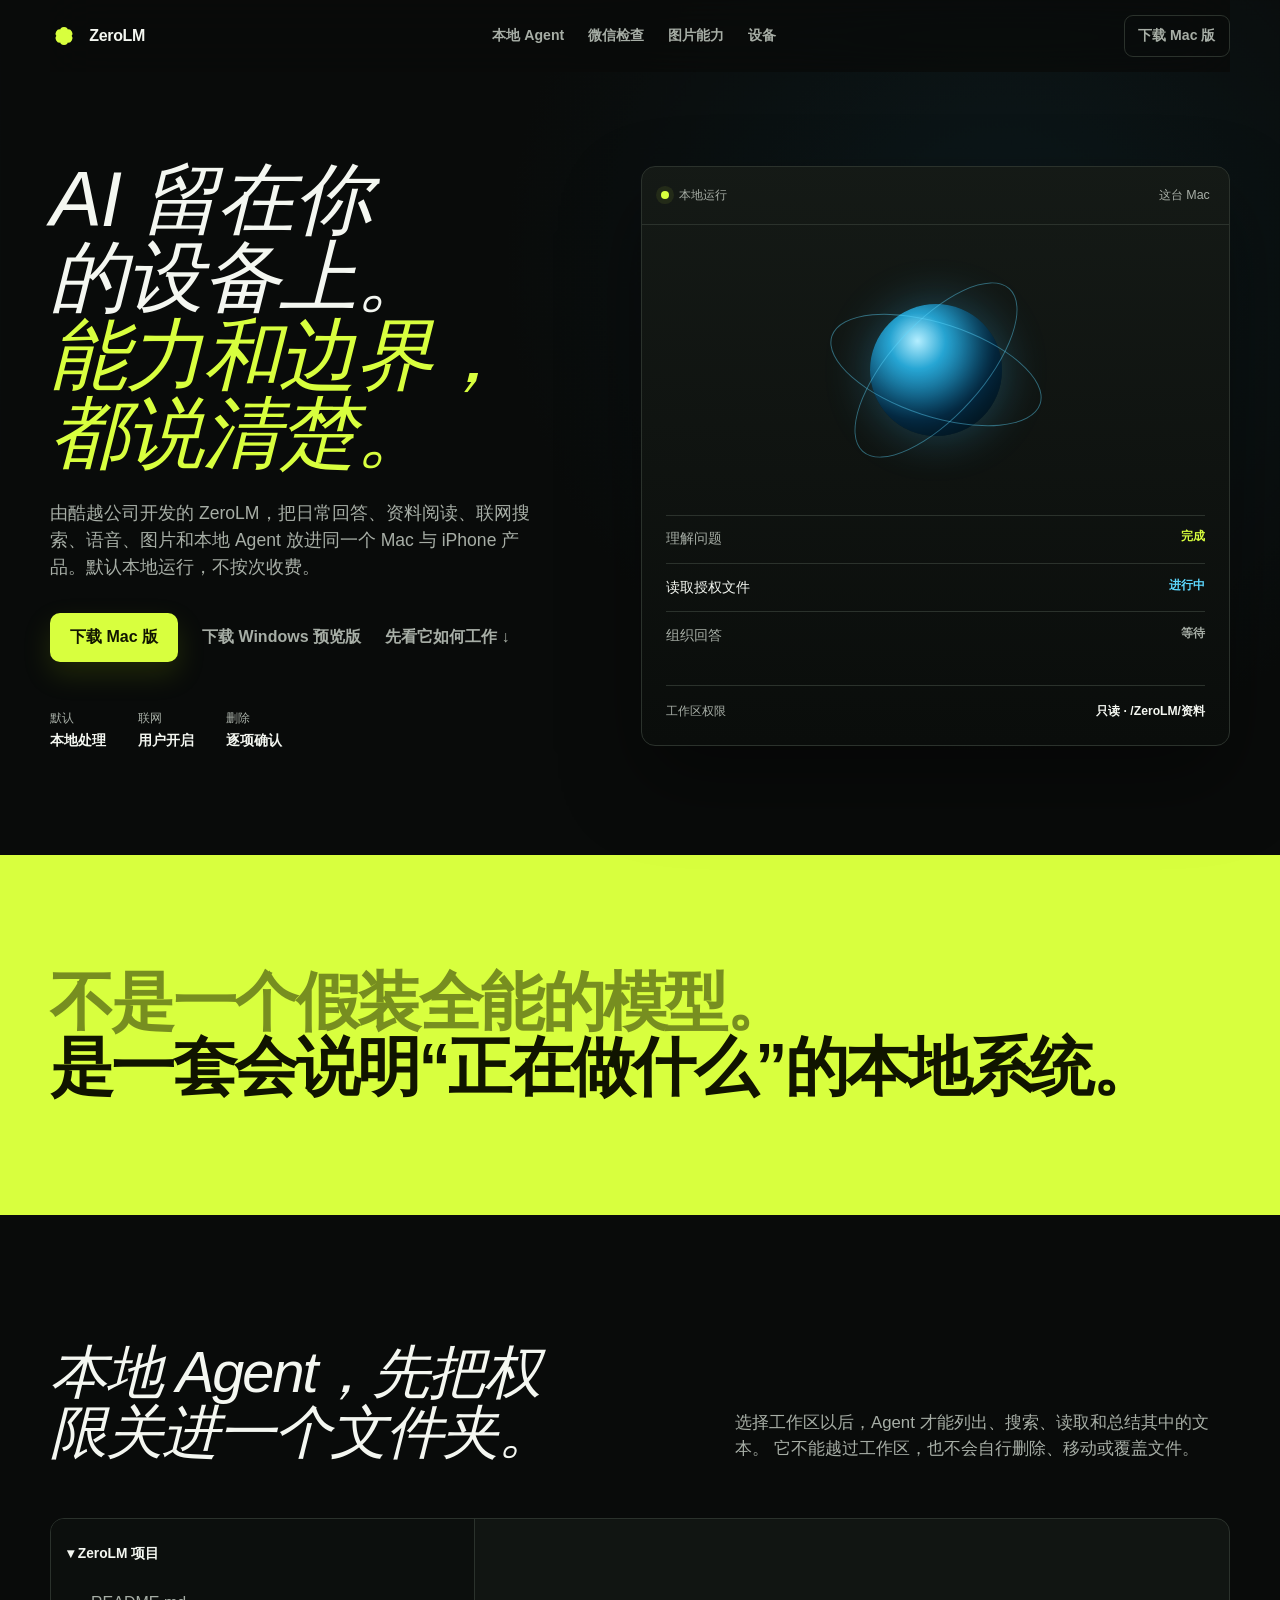
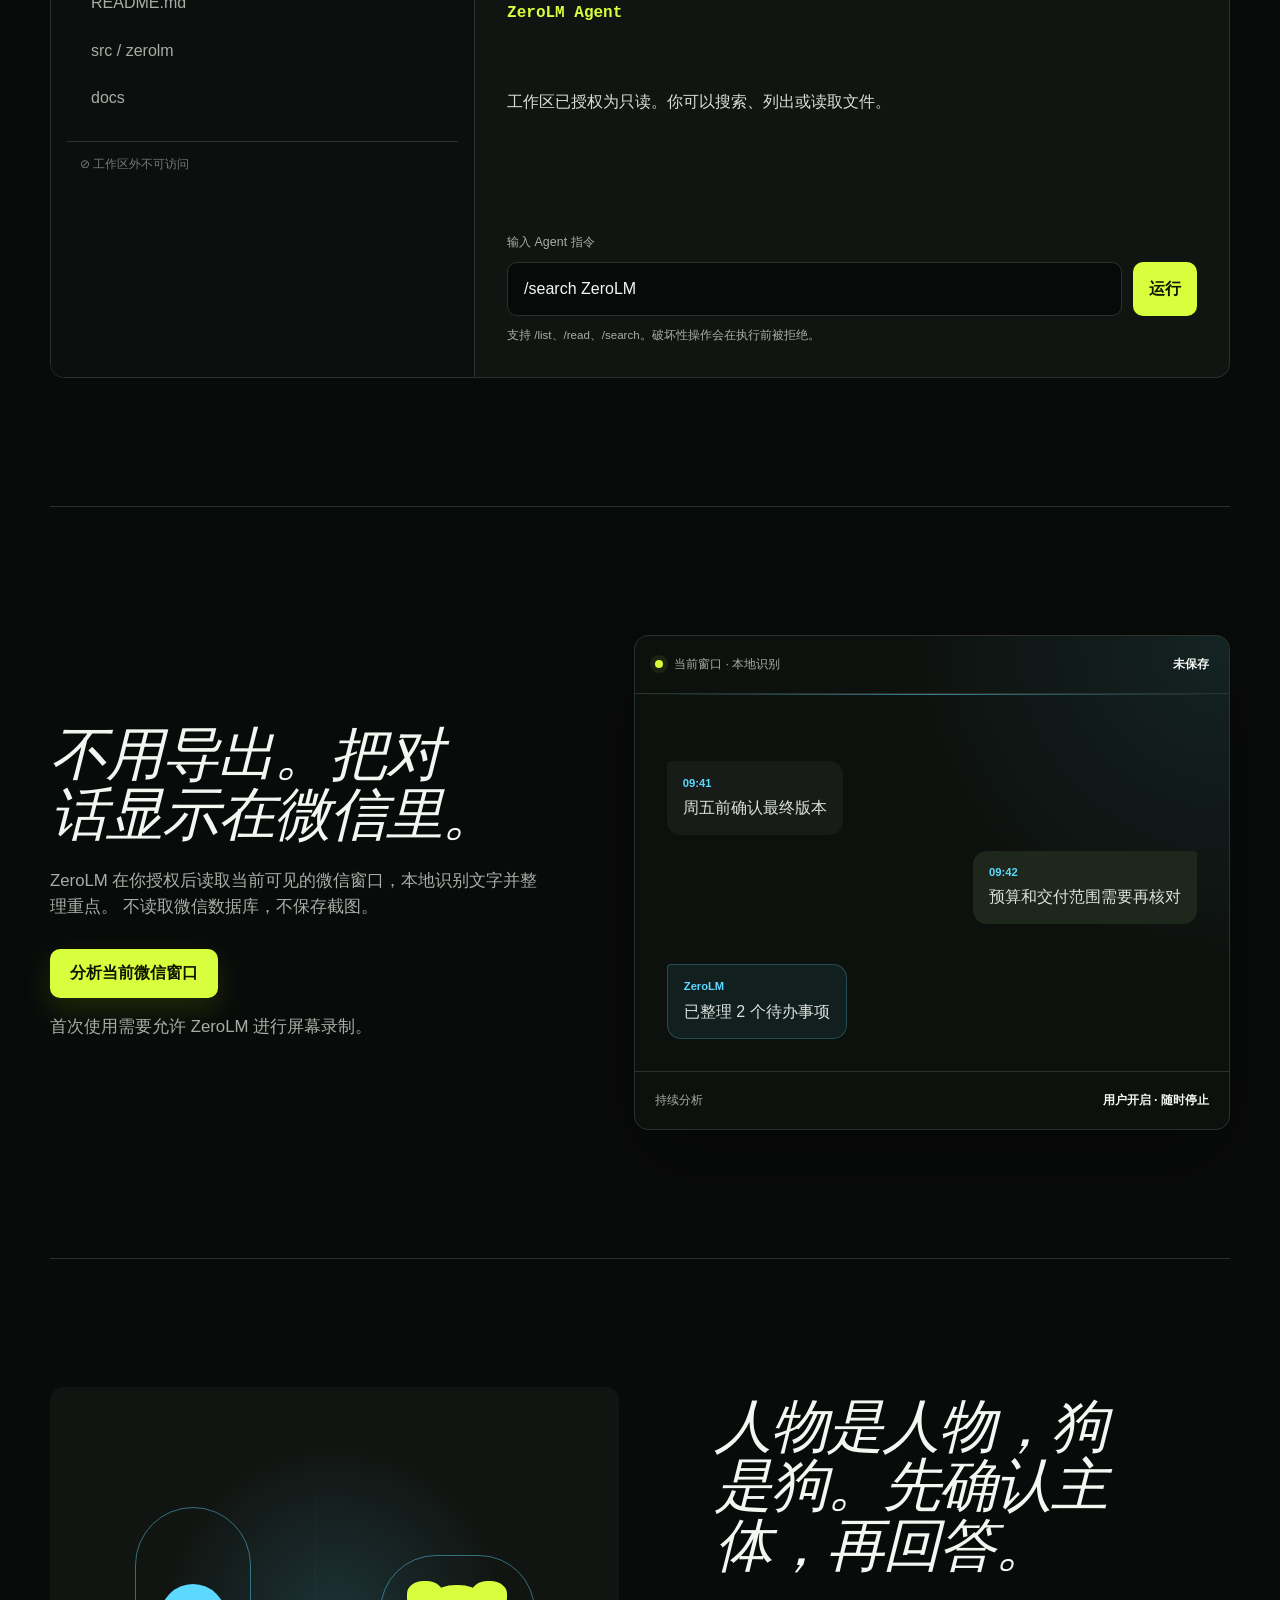
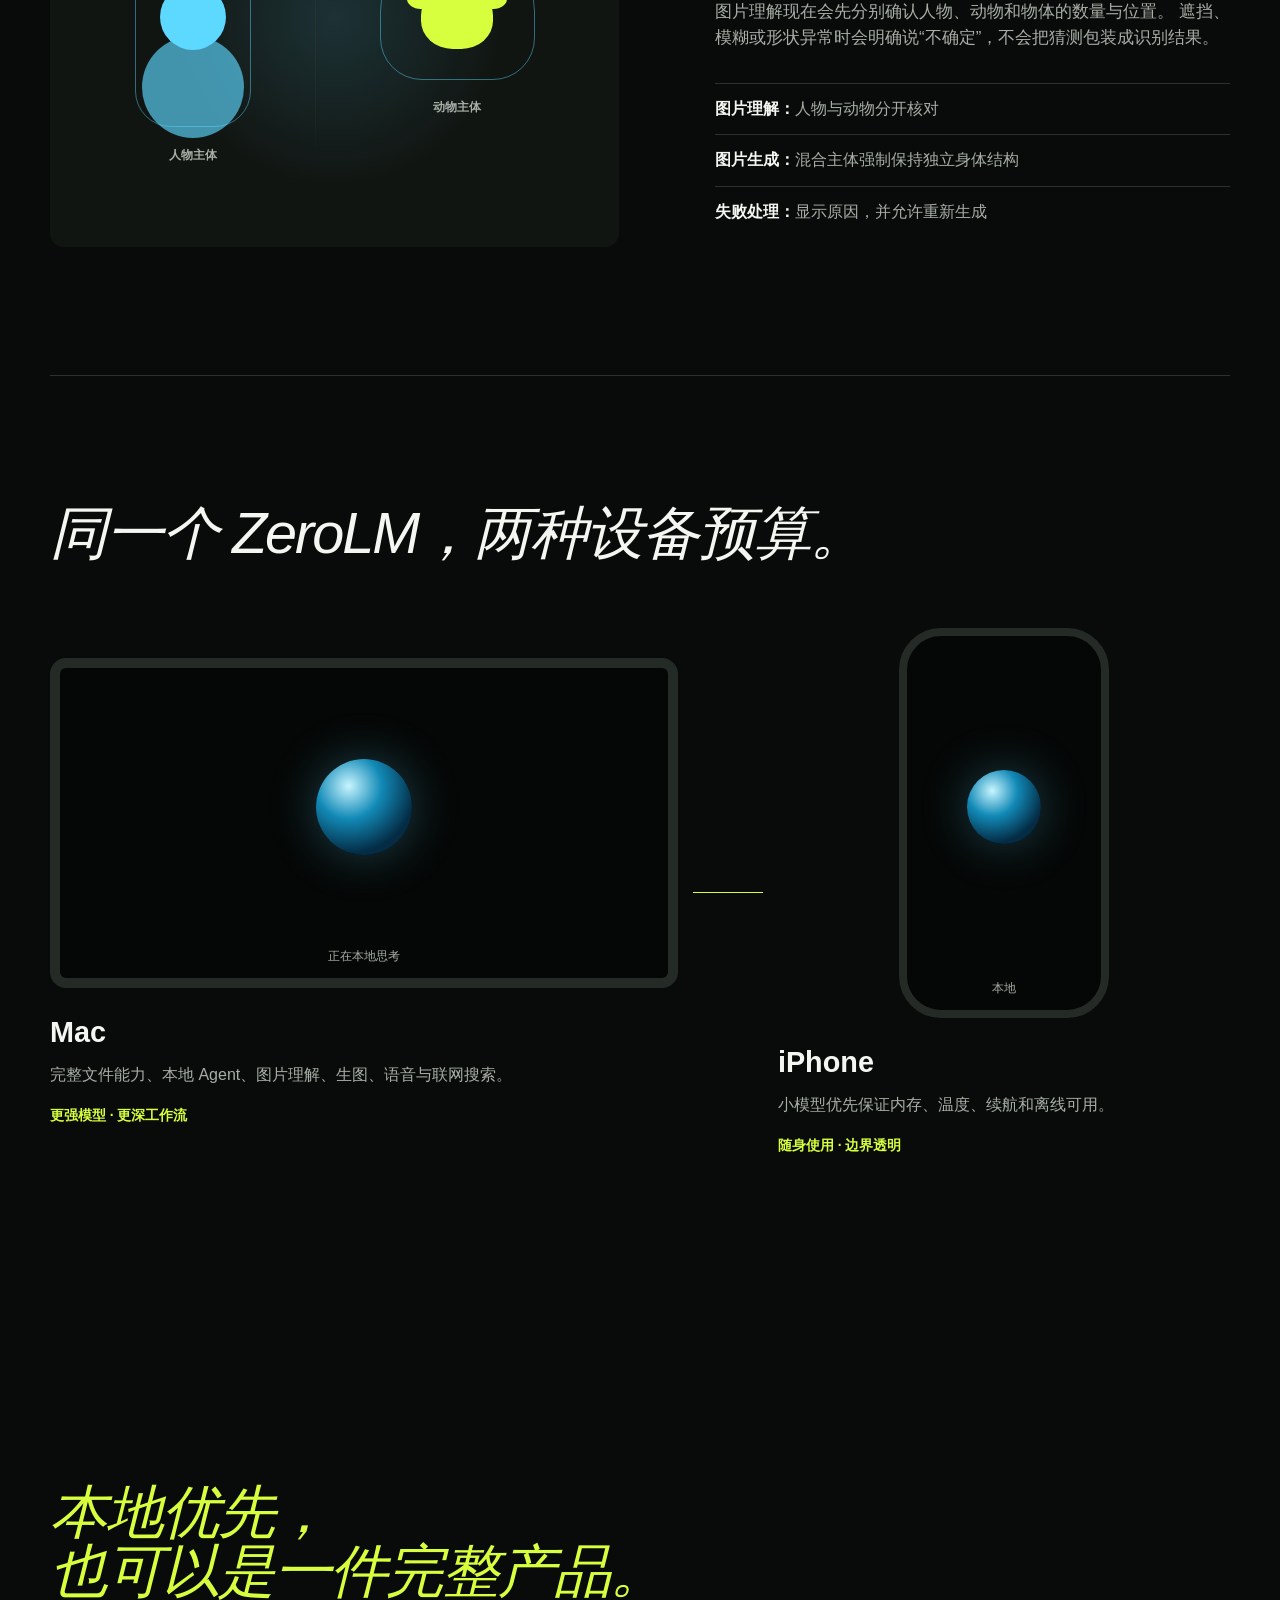
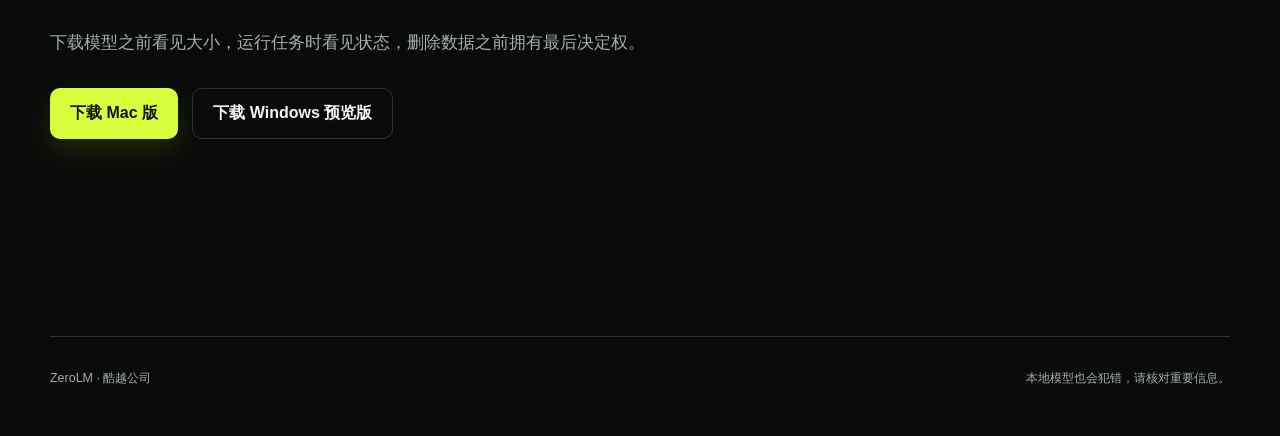
==== zerolm/index.html @ d48dbfbb "Publish ZeroLM public website" ====
<!doctype html>
<html lang="zh-Hans">
<head>
  <meta charset="utf-8">
  <meta name="viewport" content="width=device-width, initial-scale=1">
  <meta name="description" content="ZeroLM：由酷越公司开发，在 Mac 与 iPhone 上运行的本地 AI 助手。">
  <meta name="theme-color" content="#090b0a">
  <title>ZeroLM｜你的本地 AI</title>
  <link rel="icon" href="favicon.svg" type="image/svg+xml">
  <link rel="stylesheet" href="styles.css">
  <script src="app.js" defer></script>
</head>
<body>
  <!--
  THESIS: ZeroLM 的价值不是模型名单，而是每一步都可见、可停、可恢复的本地 AI；拒绝普通 AI 官网的口号加功能卡片。
  OWN-WORLD: 石墨黑工作台、酸性黄绿色操作信号、冷蓝本地模型核心；界面像一台正在工作的设备，而不是装饰性玻璃展柜。
  STORY: 访客先看见真实对话与权限边界，再体验只读 Agent、微信安全检查、图像能力和双端差异，最后打开可验证的本地产品。
  FIRST VIEWPORT: 左侧一句产品承诺与两个真实动作，右侧是可交互的本地任务轨道；Agent 权限状态固定在轨道顶部。
  FORM: 分层验证台，第 4 个结构候选，seed 7a705b80。
  FINISH: unreviewed and undocumented is unfinished; this build ends with the finish review, the verdict, and DESIGN.md
  -->
  <a class="skip-link" href="#main">跳到主要内容</a>

  <header class="site-header">
    <a class="brand" href="#top" aria-label="返回 ZeroLM 首页">
      <span class="brand-mark" aria-hidden="true">
        <span></span><span></span><span></span>
      </span>
      <span>ZeroLM</span>
    </a>
    <nav aria-label="主要导航">
      <a href="#agent">本地 Agent</a>
      <a href="#wechat">微信检查</a>
      <a href="#image">图片能力</a>
      <a href="#devices">设备</a>
    </nav>
    <a
      class="header-action"
      href="downloads/ZeroLM-macOS.zip"
      download
    >下载 Mac 版</a>
  </header>

  <main id="main">
    <section class="hero" id="top" aria-labelledby="hero-title">
      <div class="hero-copy">
        <h1 id="hero-title">AI 留在你的设备上。<br><span>能力和边界，都说清楚。</span></h1>
        <p class="hero-lede">
          由酷越公司开发的 ZeroLM，把日常回答、资料阅读、联网搜索、语音、图片和本地 Agent
          放进同一个 Mac 与 iPhone 产品。默认本地运行，不按次收费。
        </p>
        <div class="hero-actions">
          <a
            class="primary-action"
            href="downloads/ZeroLM-macOS.zip"
            download
          >下载 Mac 版</a>
          <a
            class="text-action"
            href="downloads/ZeroLM-Windows-Preview.zip"
            download
          >下载 Windows 预览版</a>
          <a class="text-action" href="#proof">先看它如何工作 <span aria-hidden="true">↓</span></a>
        </div>
        <dl class="truth-strip" aria-label="ZeroLM 运行原则">
          <div><dt>默认</dt><dd>本地处理</dd></div>
          <div><dt>联网</dt><dd>用户开启</dd></div>
          <div><dt>删除</dt><dd>逐项确认</dd></div>
        </dl>
      </div>

      <div class="live-stage" aria-label="ZeroLM 本地任务演示">
        <div class="stage-toolbar">
          <span class="status-dot" aria-hidden="true"></span>
          <span>本地运行</span>
          <span class="stage-device">这台 Mac</span>
        </div>
        <div class="stage-core" aria-hidden="true">
          <div class="core-orbit orbit-one"></div>
          <div class="core-orbit orbit-two"></div>
          <div class="core-sphere"></div>
        </div>
        <ol class="task-track" aria-label="当前任务步骤">
          <li class="complete"><span>理解问题</span><strong>完成</strong></li>
          <li class="active"><span>读取授权文件</span><strong>进行中</strong></li>
          <li><span>组织回答</span><strong>等待</strong></li>
        </ol>
        <div class="permission-line">
          <span>工作区权限</span>
          <strong>只读 · /ZeroLM/资料</strong>
        </div>
      </div>
    </section>

    <section class="proof-band" id="proof" aria-label="产品事实">
      <p>不是一个假装全能的模型。</p>
      <p>是一套会说明“正在做什么”的本地系统。</p>
    </section>

    <section class="agent-section" id="agent" aria-labelledby="agent-title">
      <div class="section-intro">
        <h2 id="agent-title">本地 Agent，先把权限关进一个文件夹。</h2>
        <p>
          选择工作区以后，Agent 才能列出、搜索、读取和总结其中的文本。
          它不能越过工作区，也不会自行删除、移动或覆盖文件。
        </p>
      </div>
      <div class="agent-workbench">
        <div class="workspace-tree" aria-label="示例工作区">
          <div class="workspace-name"><span aria-hidden="true">▾</span> ZeroLM 项目</div>
          <button type="button" data-agent-command="/read README.md">README.md</button>
          <button type="button" data-agent-command="/search Agent">src / zerolm</button>
          <button type="button" data-agent-command="/list docs">docs</button>
          <div class="locked-path"><span aria-hidden="true">⊘</span> 工作区外不可访问</div>
        </div>
        <div class="agent-terminal">
          <div class="terminal-output" id="agent-output" role="status" aria-live="polite">
            <p class="terminal-label">ZeroLM Agent</p>
            <p>工作区已授权为只读。你可以搜索、列出或读取文件。</p>
          </div>
          <form id="agent-form">
            <label for="agent-command">输入 Agent 指令</label>
            <div class="command-row">
              <input id="agent-command" name="command" value="/search ZeroLM" autocomplete="off">
              <button type="submit">运行</button>
            </div>
          </form>
          <p class="command-help">支持 /list、/read、/search。破坏性操作会在执行前被拒绝。</p>
        </div>
      </div>
    </section>

    <section class="wechat-section" id="wechat" aria-labelledby="wechat-title">
      <div class="wechat-copy">
        <h2 id="wechat-title">不用导出。把对话显示在微信里。</h2>
        <p>
          ZeroLM 在你授权后读取当前可见的微信窗口，本地识别文字并整理重点。
          不读取微信数据库，不保存截图。
        </p>
        <a
          class="primary-action wechat-action"
          id="wechat-launch"
          href="zerolm://wechat-analyze"
        >分析当前微信窗口</a>
        <p class="wechat-result" id="wechat-result" role="status" aria-live="polite">
          首次使用需要允许 ZeroLM 进行屏幕录制。
        </p>
      </div>
      <div class="wechat-live" aria-label="微信窗口实时分析演示">
        <div class="wechat-live-bar">
          <span class="status-dot" aria-hidden="true"></span>
          <span>当前窗口 · 本地识别</span>
          <strong>未保存</strong>
        </div>
        <div class="wechat-transcript">
          <p><span>09:41</span>周五前确认最终版本</p>
          <p><span>09:42</span>预算和交付范围需要再核对</p>
          <p class="recognized"><span>ZeroLM</span>已整理 2 个待办事项</p>
        </div>
        <div class="wechat-permission">
          <span>持续分析</span>
          <strong>用户开启 · 随时停止</strong>
        </div>
      </div>
    </section>

    <section class="image-section" id="image" aria-labelledby="image-title">
      <div class="image-signal">
        <div class="subject human" aria-label="人物主体"><span></span></div>
        <div class="separation" aria-hidden="true"></div>
        <div class="subject dog" aria-label="小狗主体"><span></span></div>
      </div>
      <div class="image-copy">
        <h2 id="image-title">人物是人物，狗是狗。先确认主体，再回答。</h2>
        <p>
          图片理解现在会先分别确认人物、动物和物体的数量与位置。
          遮挡、模糊或形状异常时会明确说“不确定”，不会把猜测包装成识别结果。
        </p>
        <ul>
          <li><strong>图片理解：</strong>人物与动物分开核对</li>
          <li><strong>图片生成：</strong>混合主体强制保持独立身体结构</li>
          <li><strong>失败处理：</strong>显示原因，并允许重新生成</li>
        </ul>
      </div>
    </section>

    <section class="devices-section" id="devices" aria-labelledby="devices-title">
      <h2 id="devices-title">同一个 ZeroLM，两种设备预算。</h2>
      <div class="device-comparison">
        <article class="device mac-device">
          <div class="device-screen">
            <span class="screen-orb" aria-hidden="true"></span>
            <p>正在本地思考</p>
          </div>
          <h3>Mac</h3>
          <p>完整文件能力、本地 Agent、图片理解、生图、语音与联网搜索。</p>
          <strong>更强模型 · 更深工作流</strong>
        </article>
        <div class="device-link" aria-hidden="true"><span></span></div>
        <article class="device phone-device">
          <div class="phone-frame">
            <span class="phone-orb" aria-hidden="true"></span>
            <p>本地</p>
          </div>
          <h3>iPhone</h3>
          <p>小模型优先保证内存、温度、续航和离线可用。</p>
          <strong>随身使用 · 边界透明</strong>
        </article>
      </div>
    </section>

    <section class="closing" aria-labelledby="closing-title">
      <h2 id="closing-title">本地优先，<br>也可以是一件完整产品。</h2>
      <p>下载模型之前看见大小，运行任务时看见状态，删除数据之前拥有最后决定权。</p>
      <div class="download-actions">
        <a
          class="primary-action"
          href="downloads/ZeroLM-macOS.zip"
          download
        >下载 Mac 版</a>
        <a
          class="secondary-action"
          href="downloads/ZeroLM-Windows-Preview.zip"
          download
        >下载 Windows 预览版</a>
      </div>
    </section>
  </main>

  <footer>
    <span>ZeroLM · 酷越公司</span>
    <span>本地模型也会犯错，请核对重要信息。</span>
  </footer>
</body>
</html>
---- zerolm/styles.css ----
@font-face {
  font-family: "Smiley Sans";
  src: url("assets/fonts/smiley-sans.woff2") format("woff2");
  font-style: oblique;
  font-display: swap;
}

:root {
  color-scheme: dark;
  --ink: #f4f7f1;
  --muted: #a7aea6;
  --surface: #090b0a;
  --surface-raised: #111512;
  --surface-soft: #171c18;
  --line: #2b322c;
  --signal: #d8ff3e;
  --signal-deep: #99c800;
  --cyan: #5dd8ff;
  --warning: #ffaf68;
  --radius: 14px;
  --page: min(1180px, calc(100vw - 48px));
  font: 100%/1.55 -apple-system, BlinkMacSystemFont, "SF Pro Display",
    "PingFang SC", "Helvetica Neue", sans-serif;
  background: var(--surface);
  color: var(--ink);
}

* {
  box-sizing: border-box;
}

html {
  scroll-behavior: smooth;
}

body {
  margin: 0;
  min-width: 320px;
  background:
    radial-gradient(circle at 78% 5%, rgba(24, 83, 104, 0.18), transparent 31rem),
    var(--surface);
}

button,
input {
  font: inherit;
}

a {
  color: inherit;
}

:focus-visible {
  outline: 3px solid var(--cyan);
  outline-offset: 4px;
}

.skip-link {
  position: fixed;
  left: 1rem;
  top: 1rem;
  z-index: 100;
  padding: 0.7rem 1rem;
  background: var(--ink);
  color: var(--surface);
  transform: translateY(-180%);
}

.skip-link:focus {
  transform: translateY(0);
}

.site-header {
  position: sticky;
  top: 0;
  z-index: 30;
  width: var(--page);
  height: 72px;
  margin: 0 auto;
  display: grid;
  grid-template-columns: auto 1fr auto;
  align-items: center;
  gap: 2rem;
  background: rgba(9, 11, 10, 0.78);
  backdrop-filter: blur(24px) saturate(140%);
}

.brand {
  display: inline-flex;
  align-items: center;
  gap: 0.7rem;
  text-decoration: none;
  font-weight: 750;
  letter-spacing: -0.02em;
}

.brand-mark {
  position: relative;
  width: 28px;
  height: 28px;
  display: inline-grid;
  place-items: center;
}

.brand-mark span {
  position: absolute;
  width: 8px;
  height: 18px;
  border-radius: 6px;
  background: var(--signal);
}

.brand-mark span:first-child {
  transform: rotate(0deg);
}

.brand-mark span:nth-child(2) {
  transform: rotate(60deg);
}

.brand-mark span:nth-child(3) {
  transform: rotate(120deg);
}

nav {
  justify-self: center;
  display: flex;
  gap: 1.5rem;
}

nav a,
.header-action {
  color: var(--muted);
  text-decoration: none;
  font-size: 0.88rem;
  font-weight: 650;
}

nav a:hover,
.header-action:hover {
  color: var(--ink);
}

.header-action {
  padding: 0.55rem 0.85rem;
  border: 1px solid var(--line);
  border-radius: 9px;
}

.hero {
  width: var(--page);
  min-height: 720px;
  margin: 0 auto;
  display: grid;
  grid-template-columns: minmax(0, 0.92fr) minmax(440px, 1.08fr);
  gap: clamp(3rem, 7vw, 7rem);
  align-items: center;
  padding: 5.5rem 0 6.5rem;
}

h1,
h2,
h3,
p {
  margin-top: 0;
}

h1 {
  margin-bottom: 1.7rem;
  font-family: "Smiley Sans", "PingFang SC", sans-serif;
  font-style: oblique;
  font-weight: 400;
  font-size: clamp(3rem, 6.1vw, 5.8rem);
  line-height: 1;
  letter-spacing: -0.02em;
  text-wrap: balance;
}

h1 span {
  color: var(--signal);
}

.hero-lede {
  max-width: 38rem;
  margin-bottom: 2rem;
  color: var(--muted);
  font-size: 1.1rem;
}

.hero-actions {
  display: flex;
  align-items: center;
  gap: 1.5rem;
}

.primary-action {
  display: inline-flex;
  align-items: center;
  justify-content: center;
  min-height: 48px;
  padding: 0.75rem 1.25rem;
  border-radius: 10px;
  background: var(--signal);
  color: #111500;
  font-weight: 780;
  text-decoration: none;
  box-shadow: 0 12px 28px rgba(124, 161, 0, 0.2);
}

.primary-action:active,
.agent-terminal button:active,
.workspace-tree button:active,
.file-button:active {
  transform: scale(0.97);
}

.text-action {
  color: var(--muted);
  text-decoration: none;
  font-weight: 650;
}

.secondary-action {
  display: inline-flex;
  min-height: 48px;
  align-items: center;
  justify-content: center;
  padding: 0.75rem 1.25rem;
  border: 1px solid var(--line);
  border-radius: 10px;
  color: var(--ink);
  font-weight: 720;
  text-decoration: none;
}

.secondary-action:hover {
  border-color: var(--muted);
  background: var(--surface-raised);
}

.download-actions {
  display: flex;
  gap: 0.9rem;
  flex-wrap: wrap;
}

.truth-strip {
  display: flex;
  gap: 2rem;
  margin: 3rem 0 0;
}

.truth-strip div {
  display: grid;
  gap: 0.1rem;
}

.truth-strip dt {
  color: var(--muted);
  font-size: 0.72rem;
}

.truth-strip dd {
  margin: 0;
  font-size: 0.88rem;
  font-weight: 700;
}

.live-stage {
  position: relative;
  min-height: 580px;
  overflow: hidden;
  border: 1px solid var(--line);
  border-radius: var(--radius);
  background:
    linear-gradient(180deg, rgba(21, 26, 22, 0.96), rgba(10, 13, 11, 0.98));
  box-shadow: 0 36px 80px rgba(0, 0, 0, 0.38);
}

.stage-toolbar {
  height: 58px;
  padding: 0 1.2rem;
  display: flex;
  align-items: center;
  gap: 0.6rem;
  border-bottom: 1px solid var(--line);
  color: var(--muted);
  font-size: 0.78rem;
}

.stage-device {
  margin-left: auto;
}

.status-dot {
  width: 8px;
  height: 8px;
  border-radius: 50%;
  background: var(--signal);
  box-shadow: 0 0 0 5px rgba(216, 255, 62, 0.08);
}

.stage-core {
  position: relative;
  height: 290px;
  display: grid;
  place-items: center;
}

.core-sphere {
  width: 132px;
  height: 132px;
  border-radius: 50%;
  background:
    radial-gradient(circle at 36% 28%, #b4eeff 0, #27a6d4 22%, #063b5e 62%, #031821 100%);
  box-shadow:
    0 0 46px rgba(60, 197, 255, 0.3),
    inset -18px -20px 36px rgba(0, 0, 0, 0.48);
  animation: core-breathe 3.2s ease-in-out infinite alternate;
}

.core-orbit {
  position: absolute;
  width: 220px;
  height: 94px;
  border: 1px solid rgba(93, 216, 255, 0.42);
  border-radius: 50%;
}

.orbit-one {
  transform: rotate(18deg);
}

.orbit-two {
  transform: rotate(-48deg);
}

.task-track {
  width: calc(100% - 3rem);
  margin: 0 auto;
  padding: 0;
  list-style: none;
}

.task-track li {
  display: flex;
  justify-content: space-between;
  padding: 0.8rem 0;
  border-top: 1px solid var(--line);
  color: var(--muted);
  font-size: 0.88rem;
}

.task-track strong {
  font-size: 0.72rem;
}

.task-track .complete strong {
  color: var(--signal);
}

.task-track .active {
  color: var(--ink);
}

.task-track .active strong {
  color: var(--cyan);
}

.permission-line {
  position: absolute;
  inset: auto 1.5rem 1.5rem;
  display: flex;
  justify-content: space-between;
  padding-top: 1rem;
  border-top: 1px solid var(--line);
  color: var(--muted);
  font-size: 0.76rem;
}

.permission-line strong {
  color: var(--ink);
}

.proof-band {
  min-height: 360px;
  display: grid;
  align-content: center;
  background: var(--signal);
  color: #101400;
  padding: 5rem max(24px, calc((100vw - 1180px) / 2));
}

.proof-band p {
  margin: 0;
  font-size: clamp(2.3rem, 5vw, 5rem);
  line-height: 1.02;
  letter-spacing: -0.04em;
  font-weight: 820;
}

.proof-band p:first-child {
  opacity: 0.48;
}

.agent-section,
.wechat-section,
.image-section,
.devices-section,
.closing {
  width: var(--page);
  margin: 0 auto;
  padding: 8rem 0;
}

.section-intro {
  display: grid;
  grid-template-columns: 1.1fr 0.9fr;
  gap: 5rem;
  align-items: end;
  margin-bottom: 3.5rem;
}

h2 {
  margin-bottom: 0;
  font-family: "Smiley Sans", "PingFang SC", sans-serif;
  font-style: oblique;
  font-weight: 400;
  font-size: clamp(2.3rem, 4.5vw, 4.6rem);
  line-height: 1.03;
  letter-spacing: -0.035em;
  text-wrap: balance;
}

.section-intro p,
.wechat-copy > p,
.image-copy > p,
.closing > p {
  margin-bottom: 0;
  color: var(--muted);
  font-size: 1.05rem;
}

.agent-workbench {
  display: grid;
  grid-template-columns: 0.36fr 0.64fr;
  min-height: 460px;
  overflow: hidden;
  border: 1px solid var(--line);
  border-radius: var(--radius);
  background: var(--surface-raised);
}

.workspace-tree {
  padding: 1.5rem 1rem;
  border-right: 1px solid var(--line);
  background: #0c0f0d;
}

.workspace-name {
  margin-bottom: 1rem;
  font-size: 0.86rem;
  font-weight: 760;
}

.workspace-tree button {
  width: 100%;
  border: 0;
  border-radius: 8px;
  background: transparent;
  color: var(--muted);
  padding: 0.7rem 0.9rem 0.7rem 1.5rem;
  text-align: left;
  cursor: pointer;
}

.workspace-tree button:hover {
  background: var(--surface-soft);
  color: var(--ink);
}

.locked-path {
  margin-top: 1.2rem;
  padding: 0.8rem;
  border-top: 1px solid var(--line);
  color: #747b75;
  font-size: 0.75rem;
}

.agent-terminal {
  display: grid;
  grid-template-rows: 1fr auto auto;
  padding: 2rem;
}

.terminal-output {
  font-family: ui-monospace, "SFMono-Regular", Menlo, monospace;
  color: #d8ded8;
  white-space: pre-wrap;
}

.terminal-label {
  color: var(--signal);
  font-weight: 720;
}

.agent-terminal label {
  display: block;
  margin-bottom: 0.6rem;
  color: var(--muted);
  font-size: 0.78rem;
}

.command-row {
  display: grid;
  grid-template-columns: 1fr auto;
  gap: 0.7rem;
}

.command-row input {
  min-width: 0;
  border: 1px solid var(--line);
  border-radius: 10px;
  background: #080a09;
  color: var(--ink);
  padding: 0.85rem 1rem;
}

.agent-terminal button {
  border: 0;
  border-radius: 10px;
  background: var(--signal);
  color: #111500;
  padding: 0.75rem 1rem;
  font-weight: 780;
  cursor: pointer;
}

.command-help {
  margin: 0.7rem 0 0;
  color: var(--muted);
  font-size: 0.72rem;
}

.wechat-section {
  display: grid;
  grid-template-columns: 0.9fr 1.1fr;
  gap: 6rem;
  align-items: center;
  border-top: 1px solid var(--line);
}

.wechat-copy h2,
.image-copy h2 {
  margin-bottom: 1.5rem;
}

.wechat-action {
  margin-top: 1.8rem;
}

.wechat-result {
  margin-top: 1rem;
  color: var(--muted);
  font-size: 0.82rem;
}

.wechat-live {
  position: relative;
  min-height: 420px;
  overflow: hidden;
  border: 1px solid var(--line);
  border-radius: var(--radius);
  background:
    radial-gradient(circle at 100% 0, rgba(93, 216, 255, 0.09), transparent 42%),
    #0d110e;
  box-shadow: 0 32px 80px rgba(0, 0, 0, 0.32);
}

.wechat-live::after {
  content: "";
  position: absolute;
  inset: 58px 0 auto;
  height: 1px;
  background: linear-gradient(90deg, transparent, var(--cyan), transparent);
  opacity: 0.55;
  animation: window-scan 4.5s cubic-bezier(0.2, 0.8, 0.2, 1) infinite;
}

.wechat-live-bar,
.wechat-permission {
  min-height: 58px;
  padding: 0 1.25rem;
  display: flex;
  align-items: center;
  gap: 0.7rem;
  color: var(--muted);
  font-size: 0.78rem;
}

.wechat-live-bar {
  border-bottom: 1px solid var(--line);
}

.wechat-live-bar strong,
.wechat-permission strong {
  margin-left: auto;
  color: var(--ink);
}

.wechat-transcript {
  min-height: 300px;
  padding: 4.2rem 2rem 2rem;
  display: grid;
  align-content: start;
  gap: 1rem;
}

.wechat-transcript p {
  width: fit-content;
  max-width: 82%;
  margin: 0;
  padding: 0.85rem 1rem;
  border-radius: 4px 14px 14px 14px;
  background: var(--surface-soft);
  color: #dce2dc;
}

.wechat-transcript p:nth-child(2) {
  margin-left: auto;
  border-radius: 14px 4px 14px 14px;
  background: #1d271b;
}

.wechat-transcript p.recognized {
  margin-top: 1.5rem;
  border: 1px solid rgba(93, 216, 255, 0.24);
  background: rgba(93, 216, 255, 0.07);
}

.wechat-transcript span {
  display: block;
  margin-bottom: 0.25rem;
  color: var(--cyan);
  font-size: 0.7rem;
  font-weight: 700;
}

.wechat-permission {
  border-top: 1px solid var(--line);
}

@keyframes window-scan {
  0% { transform: translateY(0); opacity: 0; }
  12% { opacity: 0.55; }
  72% { opacity: 0.45; }
  100% { transform: translateY(300px); opacity: 0; }
}

.image-section {
  display: grid;
  grid-template-columns: 1.05fr 0.95fr;
  gap: 6rem;
  align-items: center;
  border-top: 1px solid var(--line);
}

.image-signal {
  position: relative;
  min-height: 460px;
  display: flex;
  align-items: center;
  justify-content: center;
  gap: 4rem;
  overflow: hidden;
  border-radius: var(--radius);
  background:
    radial-gradient(circle at 50% 50%, rgba(93, 216, 255, 0.15), transparent 46%),
    var(--surface-raised);
}

.subject {
  position: relative;
  display: grid;
  place-items: center;
  border: 1px solid rgba(93, 216, 255, 0.45);
}

.subject::after {
  position: absolute;
  bottom: -2.4rem;
  color: var(--muted);
  font-size: 0.76rem;
  font-weight: 700;
}

.human {
  width: 116px;
  height: 220px;
  border-radius: 58px 58px 36px 36px;
}

.human::after {
  content: "人物主体";
}

.human span {
  width: 66px;
  height: 66px;
  border-radius: 50%;
  background: var(--cyan);
  box-shadow: 0 70px 0 18px rgba(93, 216, 255, 0.65);
}

.dog {
  width: 155px;
  height: 125px;
  border-radius: 56px 56px 42px 42px;
}

.dog::after {
  content: "动物主体";
}

.dog span {
  width: 72px;
  height: 64px;
  border-radius: 48% 48% 44% 44%;
  background: var(--signal);
  box-shadow: -32px -22px 0 -18px var(--signal), 32px -22px 0 -18px var(--signal);
}

.separation {
  width: 1px;
  height: 280px;
  background: linear-gradient(transparent, var(--line), transparent);
}

.image-copy ul {
  padding: 0;
  margin: 2rem 0 0;
  list-style: none;
}

.image-copy li {
  padding: 0.8rem 0;
  border-top: 1px solid var(--line);
  color: var(--muted);
}

.image-copy strong {
  color: var(--ink);
}

.devices-section {
  border-top: 1px solid var(--line);
}

.devices-section > h2 {
  max-width: 820px;
  margin-bottom: 4rem;
}

.device-comparison {
  display: grid;
  grid-template-columns: 1fr 100px 0.72fr;
  align-items: center;
}

.device {
  margin: 0;
}

.device h3 {
  margin: 1.4rem 0 0.5rem;
  font-size: 1.8rem;
}

.device > p {
  max-width: 32rem;
  color: var(--muted);
}

.device > strong {
  color: var(--signal);
  font-size: 0.86rem;
}

.device-screen {
  min-height: 330px;
  display: grid;
  place-items: center;
  border: 10px solid #242a25;
  border-radius: 16px;
  background: #050706;
}

.device-screen p,
.phone-frame p {
  align-self: end;
  color: var(--muted);
  font-size: 0.76rem;
}

.screen-orb,
.phone-orb {
  align-self: end;
  width: 96px;
  height: 96px;
  border-radius: 50%;
  background: radial-gradient(circle at 34% 28%, #c8f5ff, #128ab7 35%, #042c45 72%);
  box-shadow: 0 0 48px rgba(93, 216, 255, 0.28);
}

.phone-frame {
  width: 210px;
  min-height: 390px;
  margin: 0 auto;
  display: grid;
  place-items: center;
  border: 8px solid #242a25;
  border-radius: 42px;
  background: #050706;
}

.phone-orb {
  width: 74px;
  height: 74px;
}

.device-link {
  display: grid;
  place-items: center;
}

.device-link span {
  width: 70px;
  height: 1px;
  background: var(--signal);
}

.closing {
  min-height: 650px;
  display: grid;
  align-content: center;
  justify-items: start;
}

.closing h2 {
  max-width: 920px;
  color: var(--signal);
}

.closing > p {
  max-width: 660px;
  margin: 1.8rem 0 2rem;
}

footer {
  width: var(--page);
  margin: 0 auto;
  padding: 2rem 0 3rem;
  display: flex;
  justify-content: space-between;
  border-top: 1px solid var(--line);
  color: var(--muted);
  font-size: 0.78rem;
}

@keyframes core-breathe {
  from { transform: scale(0.96); filter: saturate(0.9); }
  to { transform: scale(1.04); filter: saturate(1.15); }
}

@media (max-width: 960px) {
  nav {
    display: none;
  }

  .site-header {
    grid-template-columns: 1fr auto;
  }

  .hero {
    grid-template-columns: 1fr;
  }

  .live-stage {
    min-height: 540px;
  }

  .section-intro,
  .wechat-section,
  .image-section {
    grid-template-columns: 1fr;
    gap: 3rem;
  }

  .device-comparison {
    grid-template-columns: 1fr;
    gap: 3rem;
  }

  .device-link {
    display: none;
  }
}

@media (max-width: 760px) {
  :root {
    --page: min(100% - 32px, 680px);
  }

  .site-header {
    height: 64px;
  }

  .header-action {
    font-size: 0.78rem;
  }

  .hero {
    min-height: 0;
    grid-template-columns: 1fr;
    padding: 4rem 0 5rem;
  }

  h1 {
    font-size: clamp(2.65rem, 12vw, 3.7rem);
    text-wrap: wrap;
  }

  .hero-actions,
  .truth-strip {
    align-items: flex-start;
    flex-direction: column;
  }

  .truth-strip {
    gap: 1rem;
  }

  .live-stage {
    min-height: 590px;
  }

  .proof-band {
    min-height: 310px;
  }

  .agent-section,
  .wechat-section,
  .image-section,
  .devices-section,
  .closing {
    padding: 5rem 0;
  }

  .agent-workbench {
    grid-template-columns: 1fr;
  }

  .workspace-tree {
    border-right: 0;
    border-bottom: 1px solid var(--line);
  }

  .agent-terminal {
    min-height: 390px;
    padding: 1.2rem;
  }

  .image-signal {
    min-height: 390px;
    gap: 2rem;
  }

  .human {
    width: 90px;
    height: 180px;
  }

  .dog {
    width: 125px;
  }

  .phone-frame {
    margin-left: 0;
  }

  footer {
    align-items: flex-start;
    flex-direction: column;
    gap: 0.7rem;
  }
}

@media (prefers-reduced-motion: reduce) {
  html {
    scroll-behavior: auto;
  }

  *,
  *::before,
  *::after {
    animation-duration: 0.01ms !important;
    animation-iteration-count: 1 !important;
    transition-duration: 0.01ms !important;
  }
}

@media (prefers-reduced-transparency: reduce) {
  .site-header {
    background: var(--surface);
    backdrop-filter: none;
  }
}

@media (prefers-contrast: more) {
  :root {
    --muted: #d4d9d4;
    --line: #687069;
  }
}
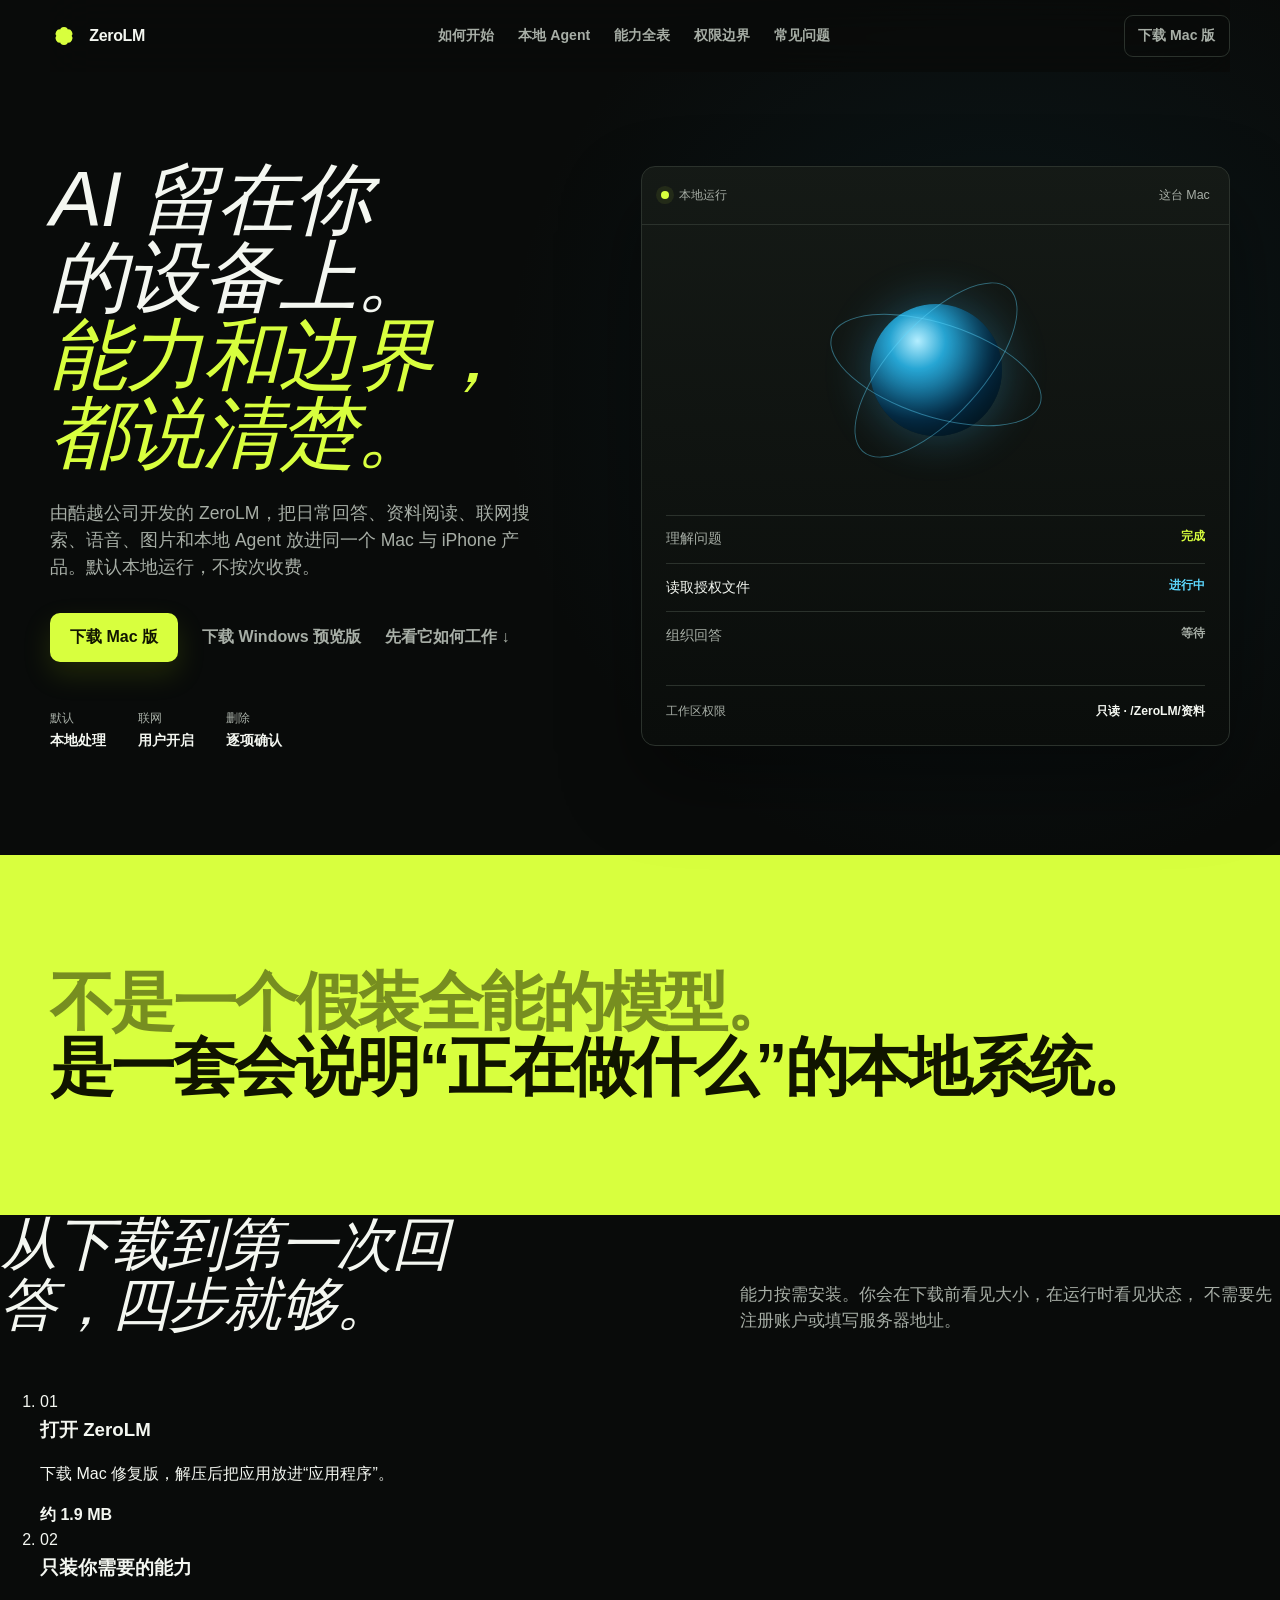
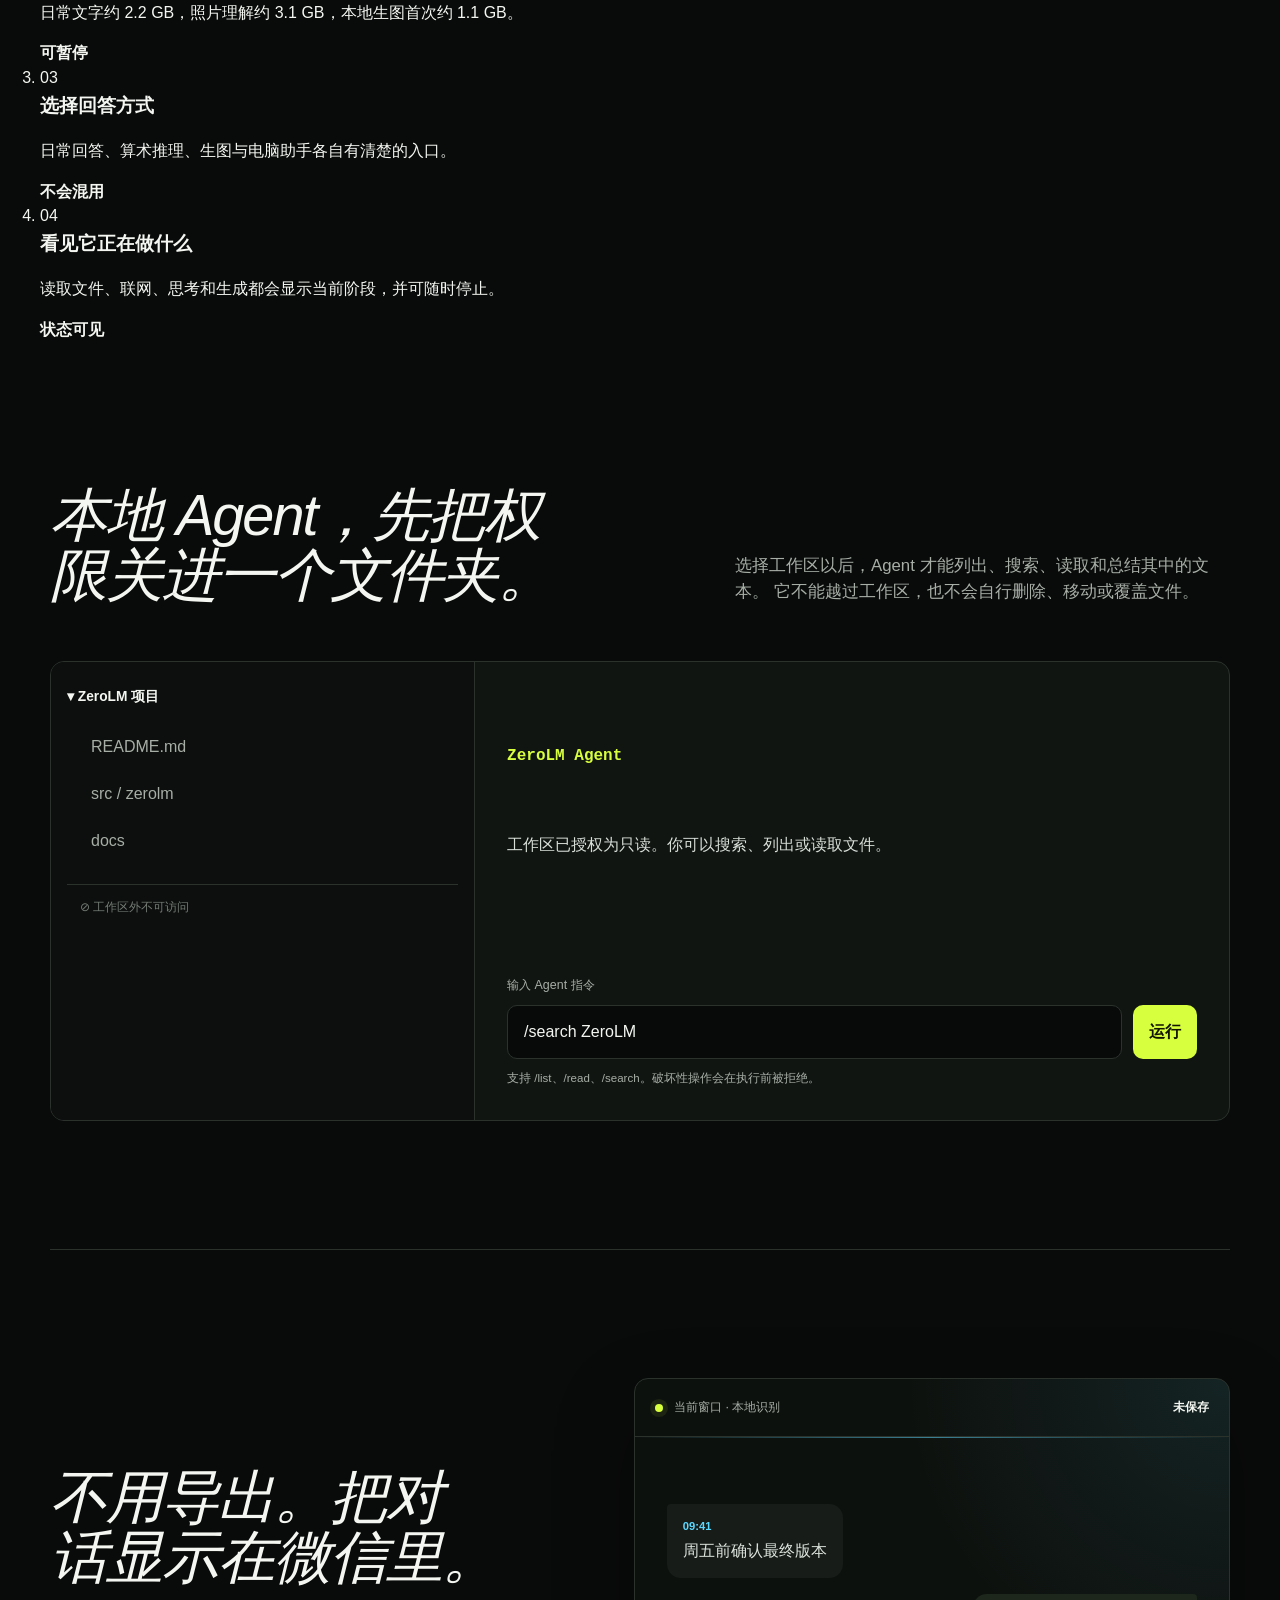
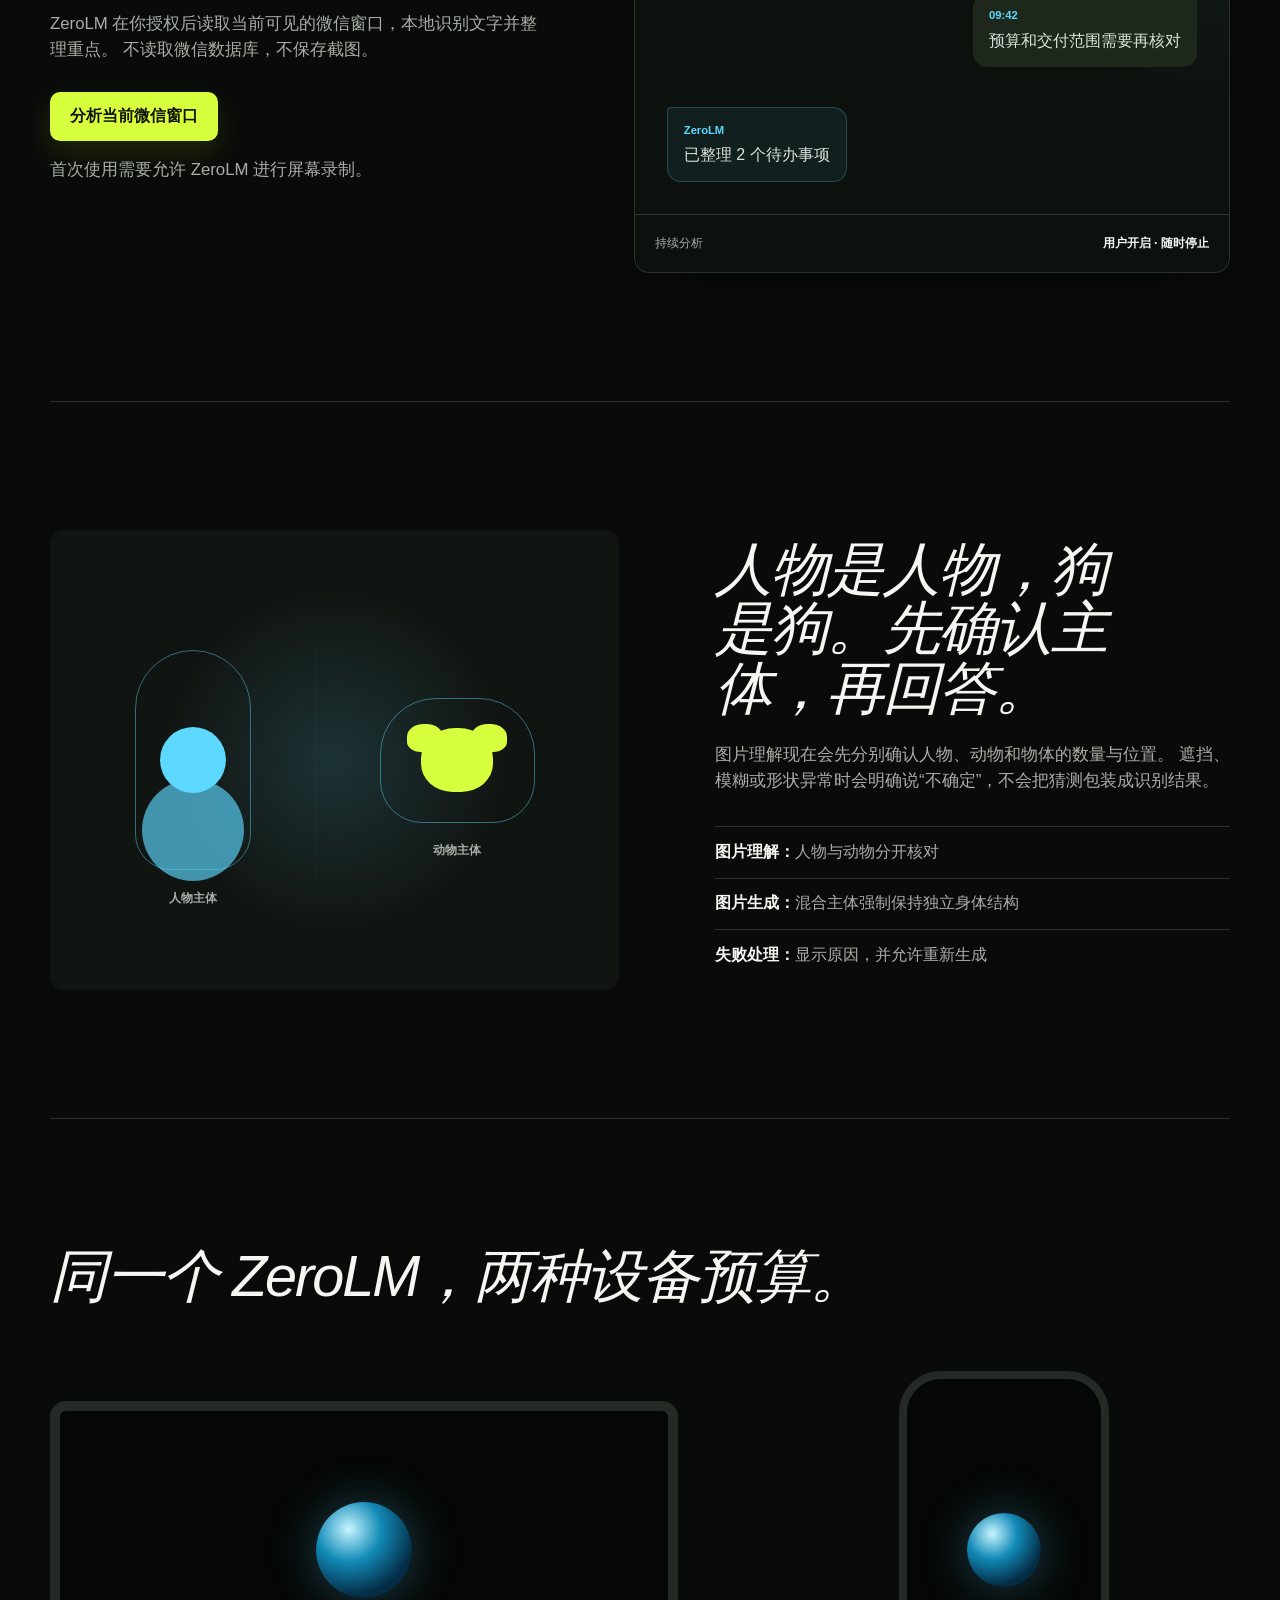
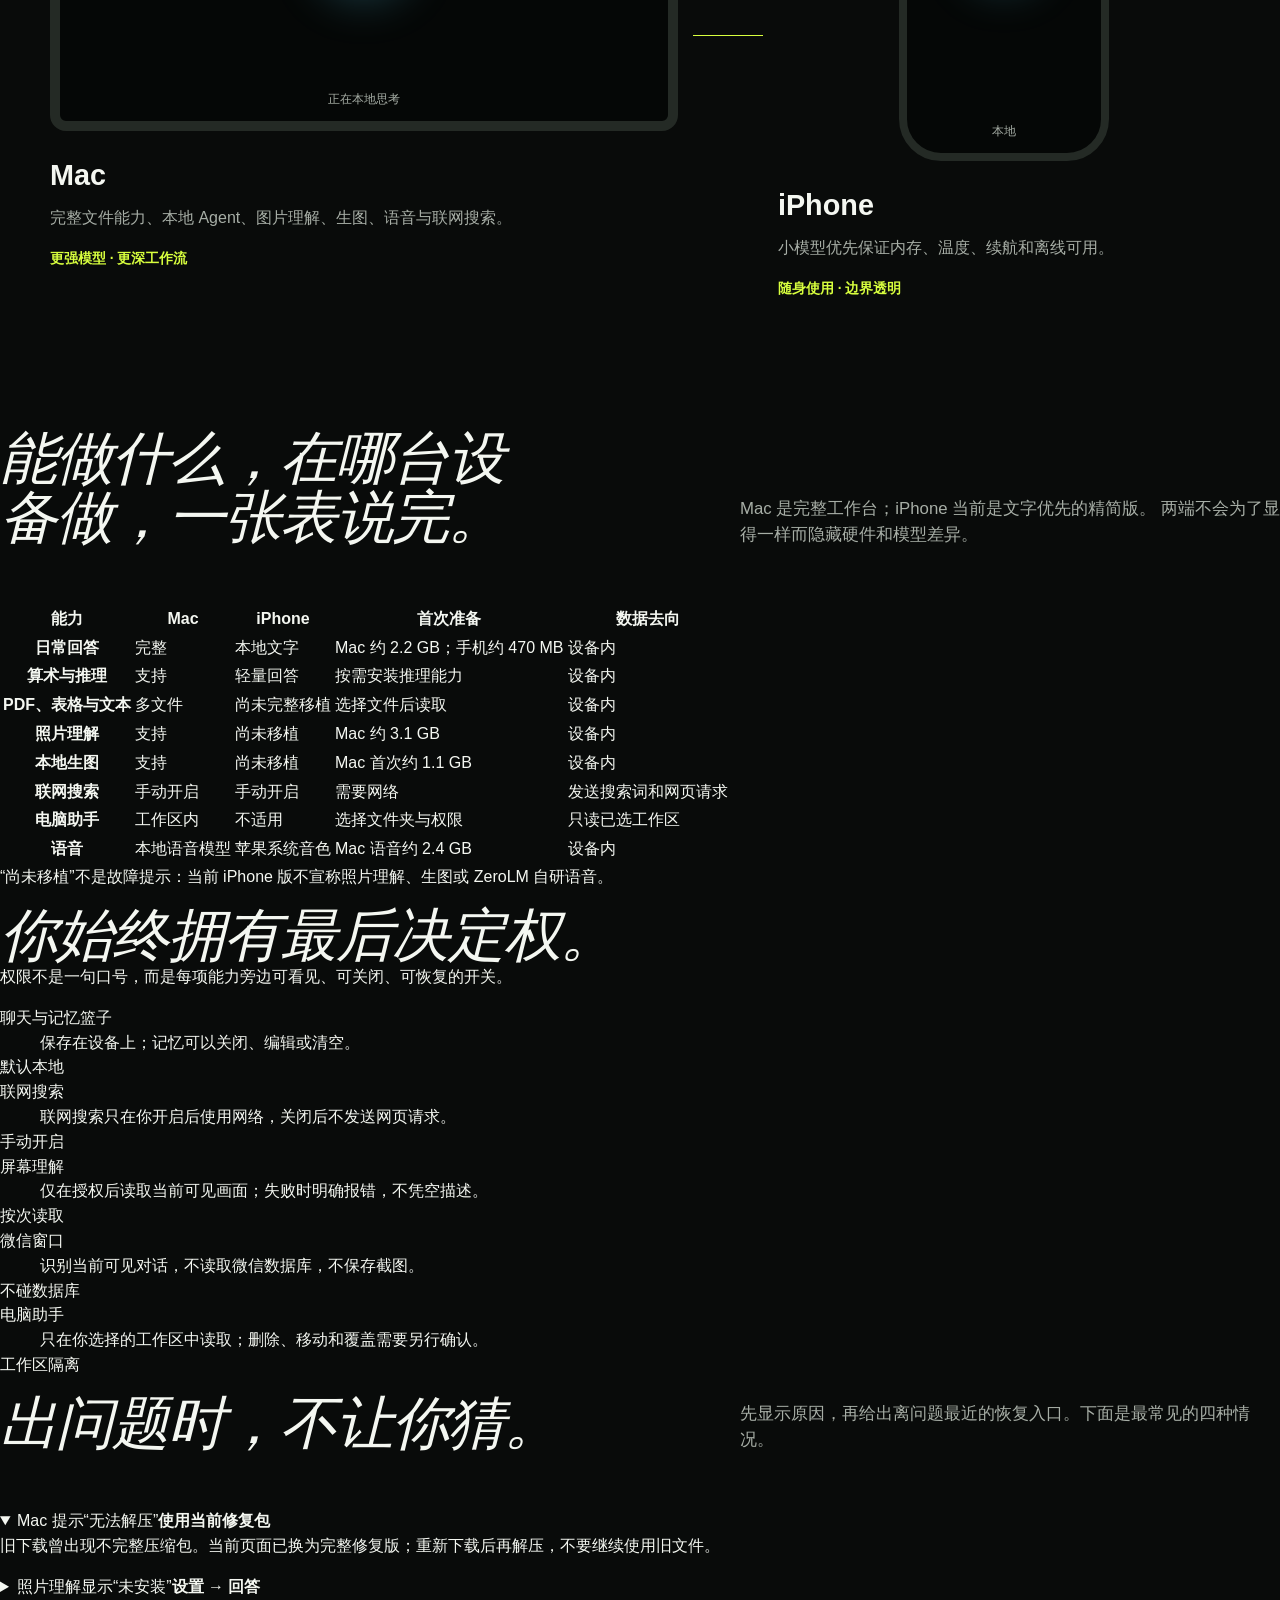
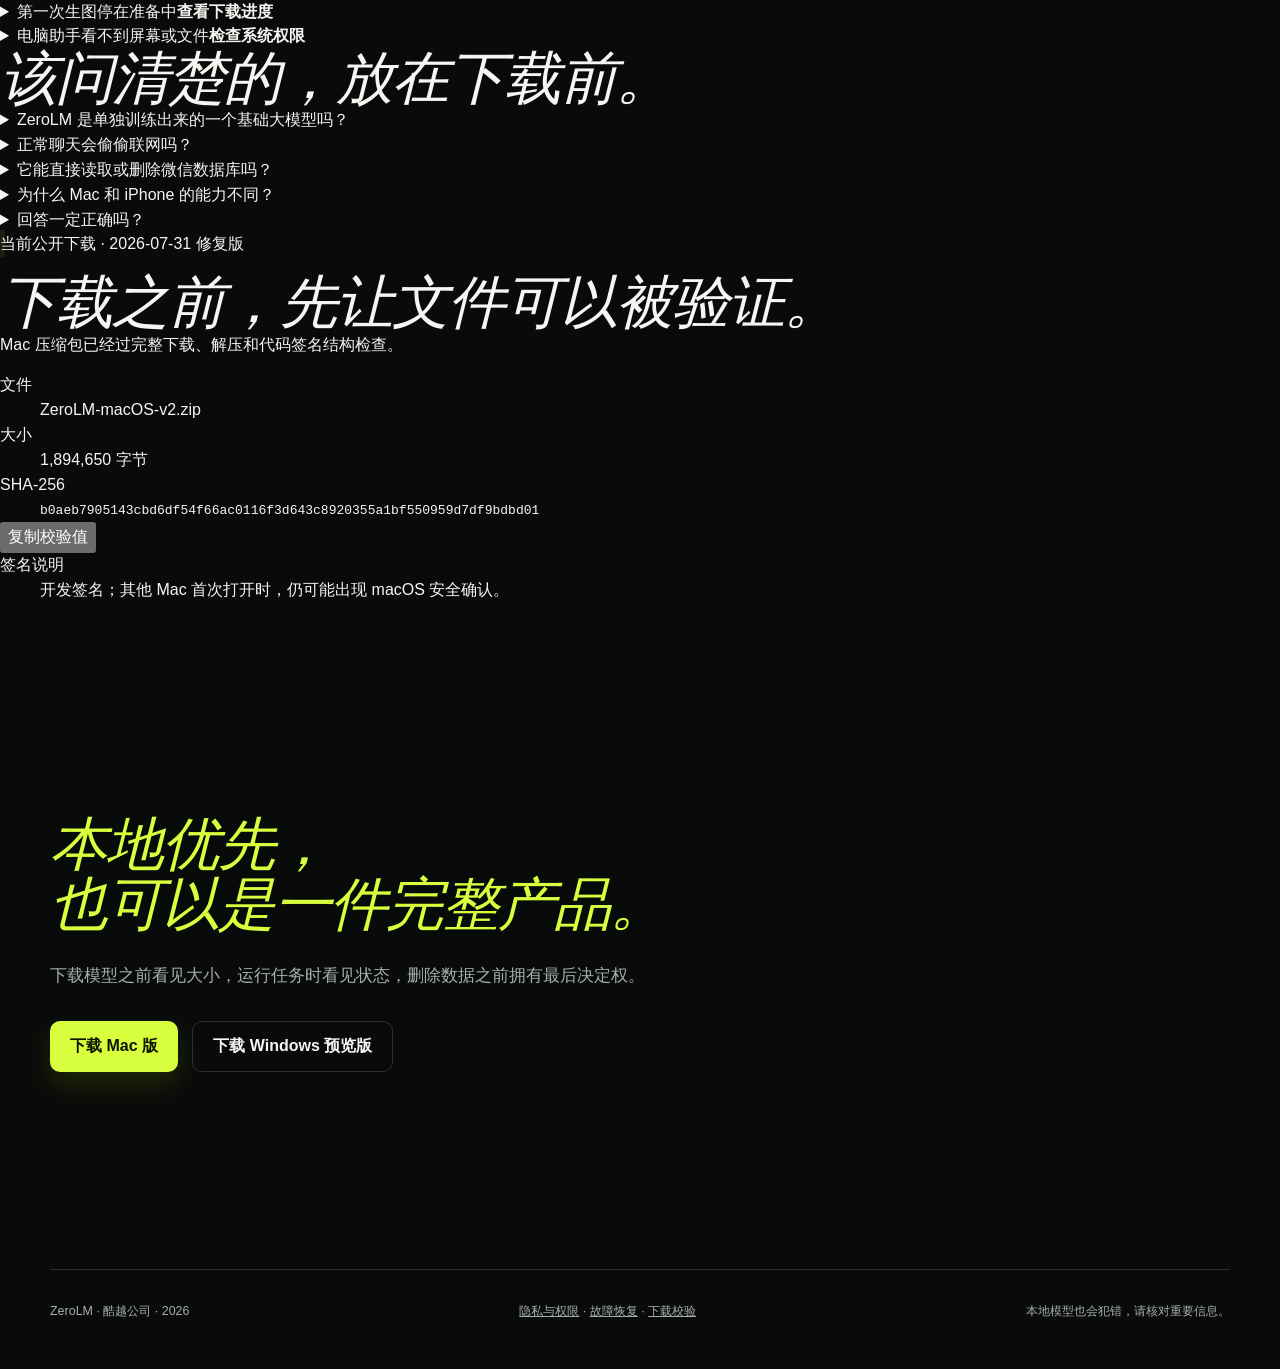
==== commit 3df0305a: "Improve ZeroLM product guidance and recovery" ====
--- a/zerolm/index.html
+++ b/zerolm/index.html
@@ -29,14 +29,15 @@
       <span>ZeroLM</span>
     </a>
     <nav aria-label="主要导航">
+      <a href="#start">如何开始</a>
       <a href="#agent">本地 Agent</a>
-      <a href="#wechat">微信检查</a>
-      <a href="#image">图片能力</a>
-      <a href="#devices">设备</a>
+      <a href="#capabilities">能力全表</a>
+      <a href="#privacy">权限边界</a>
+      <a href="#faq">常见问题</a>
     </nav>
     <a
       class="header-action"
-      href="downloads/ZeroLM-macOS.zip"
+      href="downloads/ZeroLM-macOS-v2.zip"
       download
     >下载 Mac 版</a>
   </header>
@@ -52,7 +53,7 @@
         <div class="hero-actions">
           <a
             class="primary-action"
-            href="downloads/ZeroLM-macOS.zip"
+            href="downloads/ZeroLM-macOS-v2.zip"
             download
           >下载 Mac 版</a>
           <a
@@ -95,6 +96,38 @@
     <section class="proof-band" id="proof" aria-label="产品事实">
       <p>不是一个假装全能的模型。</p>
       <p>是一套会说明“正在做什么”的本地系统。</p>
+    </section>
+
+    <section class="start-section" id="start" aria-labelledby="start-title">
+      <div class="section-intro">
+        <h2 id="start-title">从下载到第一次回答，四步就够。</h2>
+        <p>
+          能力按需安装。你会在下载前看见大小，在运行时看见状态，
+          不需要先注册账户或填写服务器地址。
+        </p>
+      </div>
+      <ol class="start-track">
+        <li>
+          <span class="step-number">01</span>
+          <div><h3>打开 ZeroLM</h3><p>下载 Mac 修复版，解压后把应用放进“应用程序”。</p></div>
+          <strong>约 1.9 MB</strong>
+        </li>
+        <li>
+          <span class="step-number">02</span>
+          <div><h3>只装你需要的能力</h3><p>日常文字约 2.2 GB，照片理解约 3.1 GB，本地生图首次约 1.1 GB。</p></div>
+          <strong>可暂停</strong>
+        </li>
+        <li>
+          <span class="step-number">03</span>
+          <div><h3>选择回答方式</h3><p>日常回答、算术推理、生图与电脑助手各自有清楚的入口。</p></div>
+          <strong>不会混用</strong>
+        </li>
+        <li>
+          <span class="step-number">04</span>
+          <div><h3>看见它正在做什么</h3><p>读取文件、联网、思考和生成都会显示当前阶段，并可随时停止。</p></div>
+          <strong>状态可见</strong>
+        </li>
+      </ol>
     </section>
 
     <section class="agent-section" id="agent" aria-labelledby="agent-title">
@@ -209,13 +242,125 @@
       </div>
     </section>
 
+    <section class="capabilities-section" id="capabilities" aria-labelledby="capabilities-title">
+      <div class="section-intro">
+        <h2 id="capabilities-title">能做什么，在哪台设备做，一张表说完。</h2>
+        <p>
+          Mac 是完整工作台；iPhone 当前是文字优先的精简版。
+          两端不会为了显得一样而隐藏硬件和模型差异。
+        </p>
+      </div>
+      <div class="capability-table-wrap" tabindex="0" aria-label="可横向滚动查看完整能力表">
+        <table class="capability-table">
+          <thead>
+            <tr><th>能力</th><th>Mac</th><th>iPhone</th><th>首次准备</th><th>数据去向</th></tr>
+          </thead>
+          <tbody>
+            <tr><th>日常回答</th><td><span class="available">完整</span></td><td>本地文字</td><td>Mac 约 2.2 GB；手机约 470 MB</td><td>设备内</td></tr>
+            <tr><th>算术与推理</th><td><span class="available">支持</span></td><td>轻量回答</td><td>按需安装推理能力</td><td>设备内</td></tr>
+            <tr><th>PDF、表格与文本</th><td><span class="available">多文件</span></td><td>尚未完整移植</td><td>选择文件后读取</td><td>设备内</td></tr>
+            <tr><th>照片理解</th><td><span class="available">支持</span></td><td>尚未移植</td><td>Mac 约 3.1 GB</td><td>设备内</td></tr>
+            <tr><th>本地生图</th><td><span class="available">支持</span></td><td>尚未移植</td><td>Mac 首次约 1.1 GB</td><td>设备内</td></tr>
+            <tr><th>联网搜索</th><td><span class="network">手动开启</span></td><td>手动开启</td><td>需要网络</td><td>发送搜索词和网页请求</td></tr>
+            <tr><th>电脑助手</th><td><span class="available">工作区内</span></td><td>不适用</td><td>选择文件夹与权限</td><td>只读已选工作区</td></tr>
+            <tr><th>语音</th><td><span class="available">本地语音模型</span></td><td>苹果系统音色</td><td>Mac 语音约 2.4 GB</td><td>设备内</td></tr>
+          </tbody>
+        </table>
+      </div>
+      <p class="table-note">“尚未移植”不是故障提示：当前 iPhone 版不宣称照片理解、生图或 ZeroLM 自研语音。</p>
+    </section>
+
+    <section class="privacy-section" id="privacy" aria-labelledby="privacy-title">
+      <div class="privacy-heading">
+        <h2 id="privacy-title">你始终拥有最后决定权。</h2>
+        <p>权限不是一句口号，而是每项能力旁边可看见、可关闭、可恢复的开关。</p>
+      </div>
+      <dl class="permission-ledger">
+        <div><dt>聊天与记忆篮子</dt><dd>保存在设备上；记忆可以关闭、编辑或清空。</dd><span>默认本地</span></div>
+        <div><dt>联网搜索</dt><dd>联网搜索只在你开启后使用网络，关闭后不发送网页请求。</dd><span>手动开启</span></div>
+        <div><dt>屏幕理解</dt><dd>仅在授权后读取当前可见画面；失败时明确报错，不凭空描述。</dd><span>按次读取</span></div>
+        <div><dt>微信窗口</dt><dd>识别当前可见对话，不读取微信数据库，不保存截图。</dd><span>不碰数据库</span></div>
+        <div><dt>电脑助手</dt><dd>只在你选择的工作区中读取；删除、移动和覆盖需要另行确认。</dd><span>工作区隔离</span></div>
+      </dl>
+    </section>
+
+    <section class="support-section" id="support" aria-labelledby="support-title">
+      <div class="section-intro">
+        <h2 id="support-title">出问题时，不让你猜。</h2>
+        <p>先显示原因，再给出离问题最近的恢复入口。下面是最常见的四种情况。</p>
+      </div>
+      <div class="recovery-list">
+        <details open>
+          <summary><span>Mac 提示“无法解压”</span><strong>使用当前修复包</strong></summary>
+          <p>旧下载曾出现不完整压缩包。当前页面已换为完整修复版；重新下载后再解压，不要继续使用旧文件。</p>
+        </details>
+        <details>
+          <summary><span>照片理解显示“未安装”</span><strong>设置 → 回答</strong></summary>
+          <p>打开“设置 → 回答”，在“照片理解”中安装依赖。完成后回到对话重试。</p>
+        </details>
+        <details>
+          <summary><span>第一次生图停在准备中</span><strong>查看下载进度</strong></summary>
+          <p>首次需要约 1.1 GB。可以暂停、继续或在设置中预先安装；完成后不必重复下载。</p>
+        </details>
+        <details>
+          <summary><span>电脑助手看不到屏幕或文件</span><strong>检查系统权限</strong></summary>
+          <p>确认已允许屏幕录制，并重新选择工作区。ZeroLM 不会绕过 macOS 权限读取内容。</p>
+        </details>
+      </div>
+    </section>
+
+    <section class="faq-section" id="faq" aria-labelledby="faq-title">
+      <h2 id="faq-title">该问清楚的，放在下载前。</h2>
+      <div class="faq-list">
+        <details>
+          <summary>ZeroLM 是单独训练出来的一个基础大模型吗？</summary>
+          <p>ZeroLM 是由酷越公司打造的本地 AI 产品。它把开源模型、ZeroLM 的本地运行框架与从零训练的实验模型统一在一个产品中；实验模型能力有限，不会冒充完整大模型。</p>
+        </details>
+        <details>
+          <summary>正常聊天会偷偷联网吗？</summary>
+          <p>不会。默认聊天在设备上完成；只有你主动打开“联网搜索”时，才会发送搜索词并访问网页。</p>
+        </details>
+        <details>
+          <summary>它能直接读取或删除微信数据库吗？</summary>
+          <p>不能。ZeroLM 只在你授权后分析当前屏幕中可见的微信对话，不读取加密数据库，也不会代替你删除聊天。</p>
+        </details>
+        <details>
+          <summary>为什么 Mac 和 iPhone 的能力不同？</summary>
+          <p>本地模型受内存、温度、耗电和存储约束。Mac 端使用更完整的模型与工具；iPhone 端优先保证文字离线可用与稳定性。</p>
+        </details>
+        <details>
+          <summary>回答一定正确吗？</summary>
+          <p>不一定。本地模型也会犯错，请核对医疗、法律、财务和其他重要信息。图片模糊或资料不足时，ZeroLM 应该说明不确定。</p>
+        </details>
+      </div>
+    </section>
+
+    <section class="release-section" id="release" aria-labelledby="release-title">
+      <div class="release-copy">
+        <p class="release-status"><span class="status-dot" aria-hidden="true"></span>当前公开下载 · 2026-07-31 修复版</p>
+        <h2 id="release-title">下载之前，先让文件可以被验证。</h2>
+        <p>Mac 压缩包已经过完整下载、解压和代码签名结构检查。</p>
+      </div>
+      <dl class="release-facts">
+        <div><dt>文件</dt><dd>ZeroLM-macOS-v2.zip</dd></div>
+        <div><dt>大小</dt><dd>1,894,650 字节</dd></div>
+        <div class="checksum-row">
+          <dt>SHA-256</dt>
+          <dd><code id="release-checksum">b0aeb7905143cbd6df54f66ac0116f3d643c8920355a1bf550959d7df9bdbd01</code></dd>
+          <button type="button" id="copy-checksum">复制校验值</button>
+        </div>
+        <div><dt>签名说明</dt><dd>开发签名；其他 Mac 首次打开时，仍可能出现 macOS 安全确认。</dd></div>
+      </dl>
+      <p class="copy-status" id="copy-status" role="status" aria-live="polite"></p>
+    </section>
+
     <section class="closing" aria-labelledby="closing-title">
       <h2 id="closing-title">本地优先，<br>也可以是一件完整产品。</h2>
       <p>下载模型之前看见大小，运行任务时看见状态，删除数据之前拥有最后决定权。</p>
       <div class="download-actions">
         <a
           class="primary-action"
-          href="downloads/ZeroLM-macOS.zip"
+          href="downloads/ZeroLM-macOS-v2.zip"
           download
         >下载 Mac 版</a>
         <a
@@ -228,7 +373,8 @@
   </main>
 
   <footer>
-    <span>ZeroLM · 酷越公司</span>
+    <span>ZeroLM · 酷越公司 · 2026</span>
+    <span><a href="#privacy">隐私与权限</a> · <a href="#support">故障恢复</a> · <a href="#release">下载校验</a></span>
     <span>本地模型也会犯错，请核对重要信息。</span>
   </footer>
 </body>
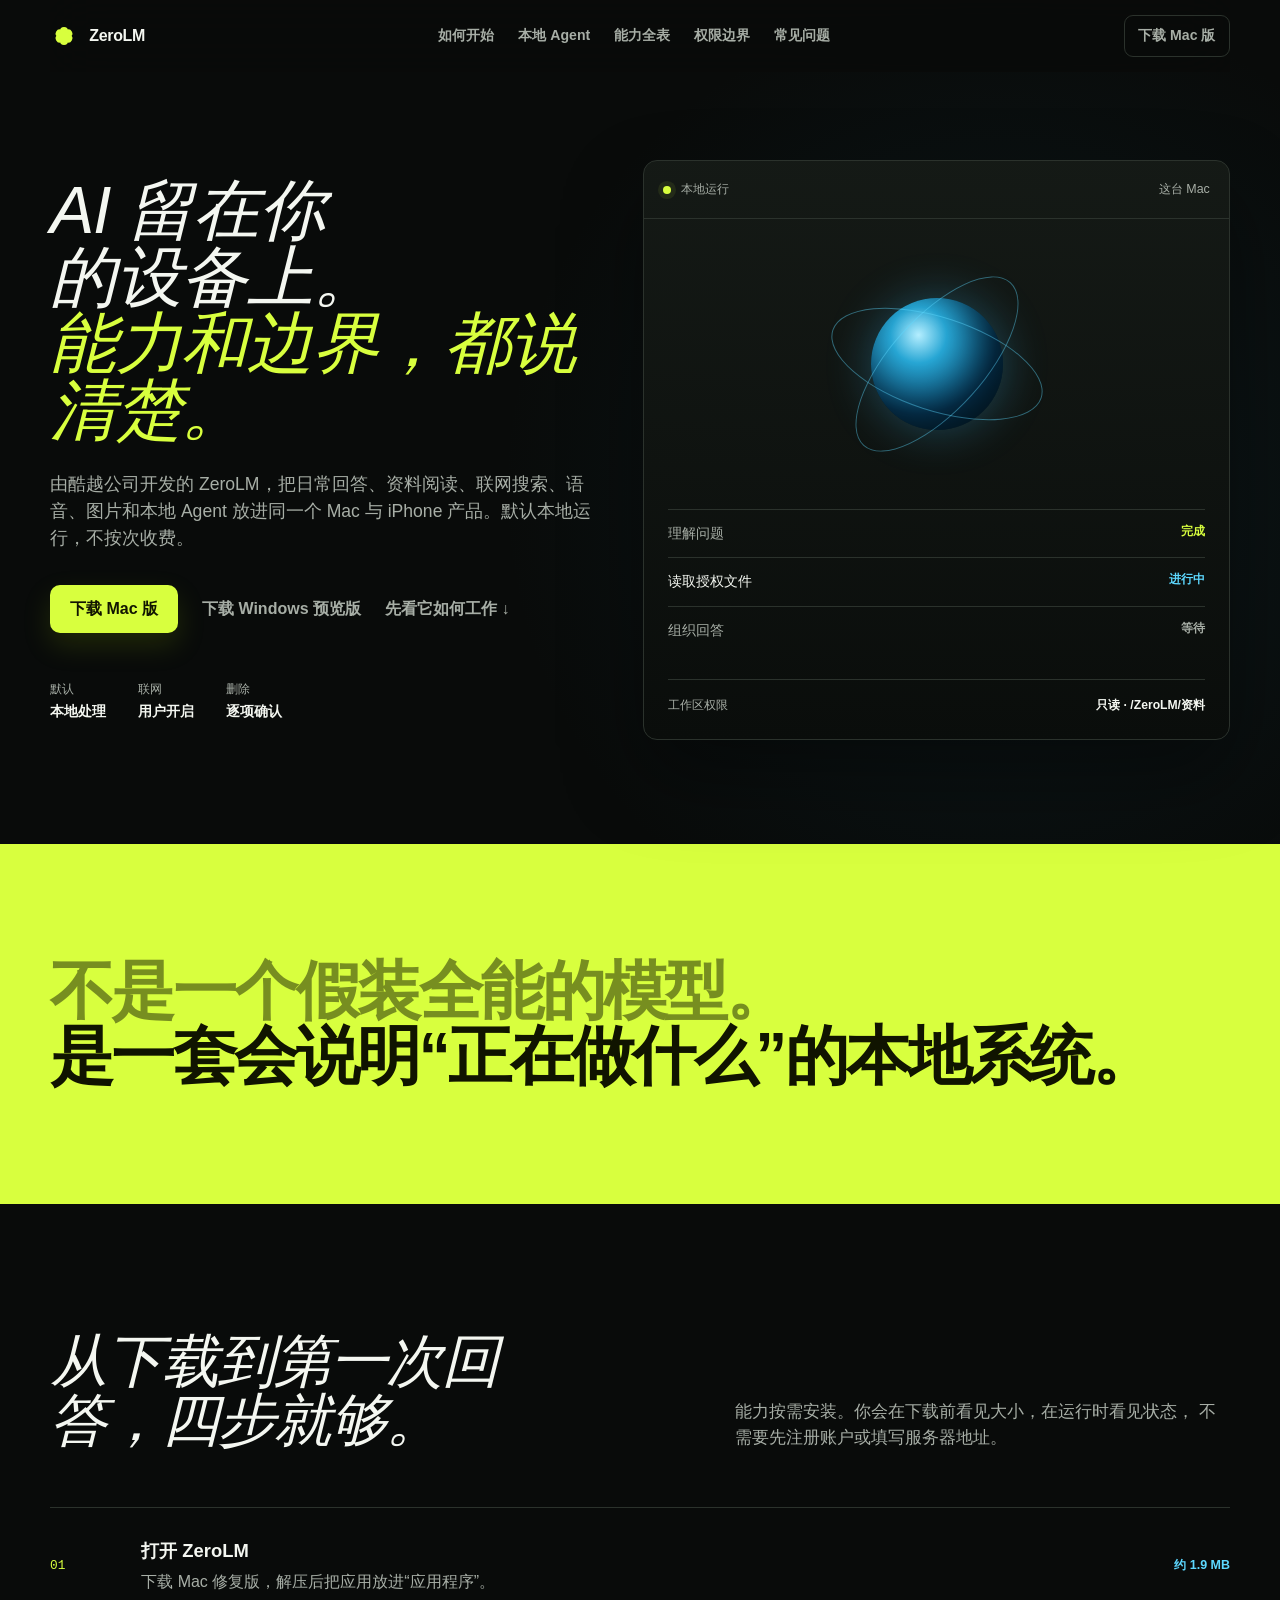
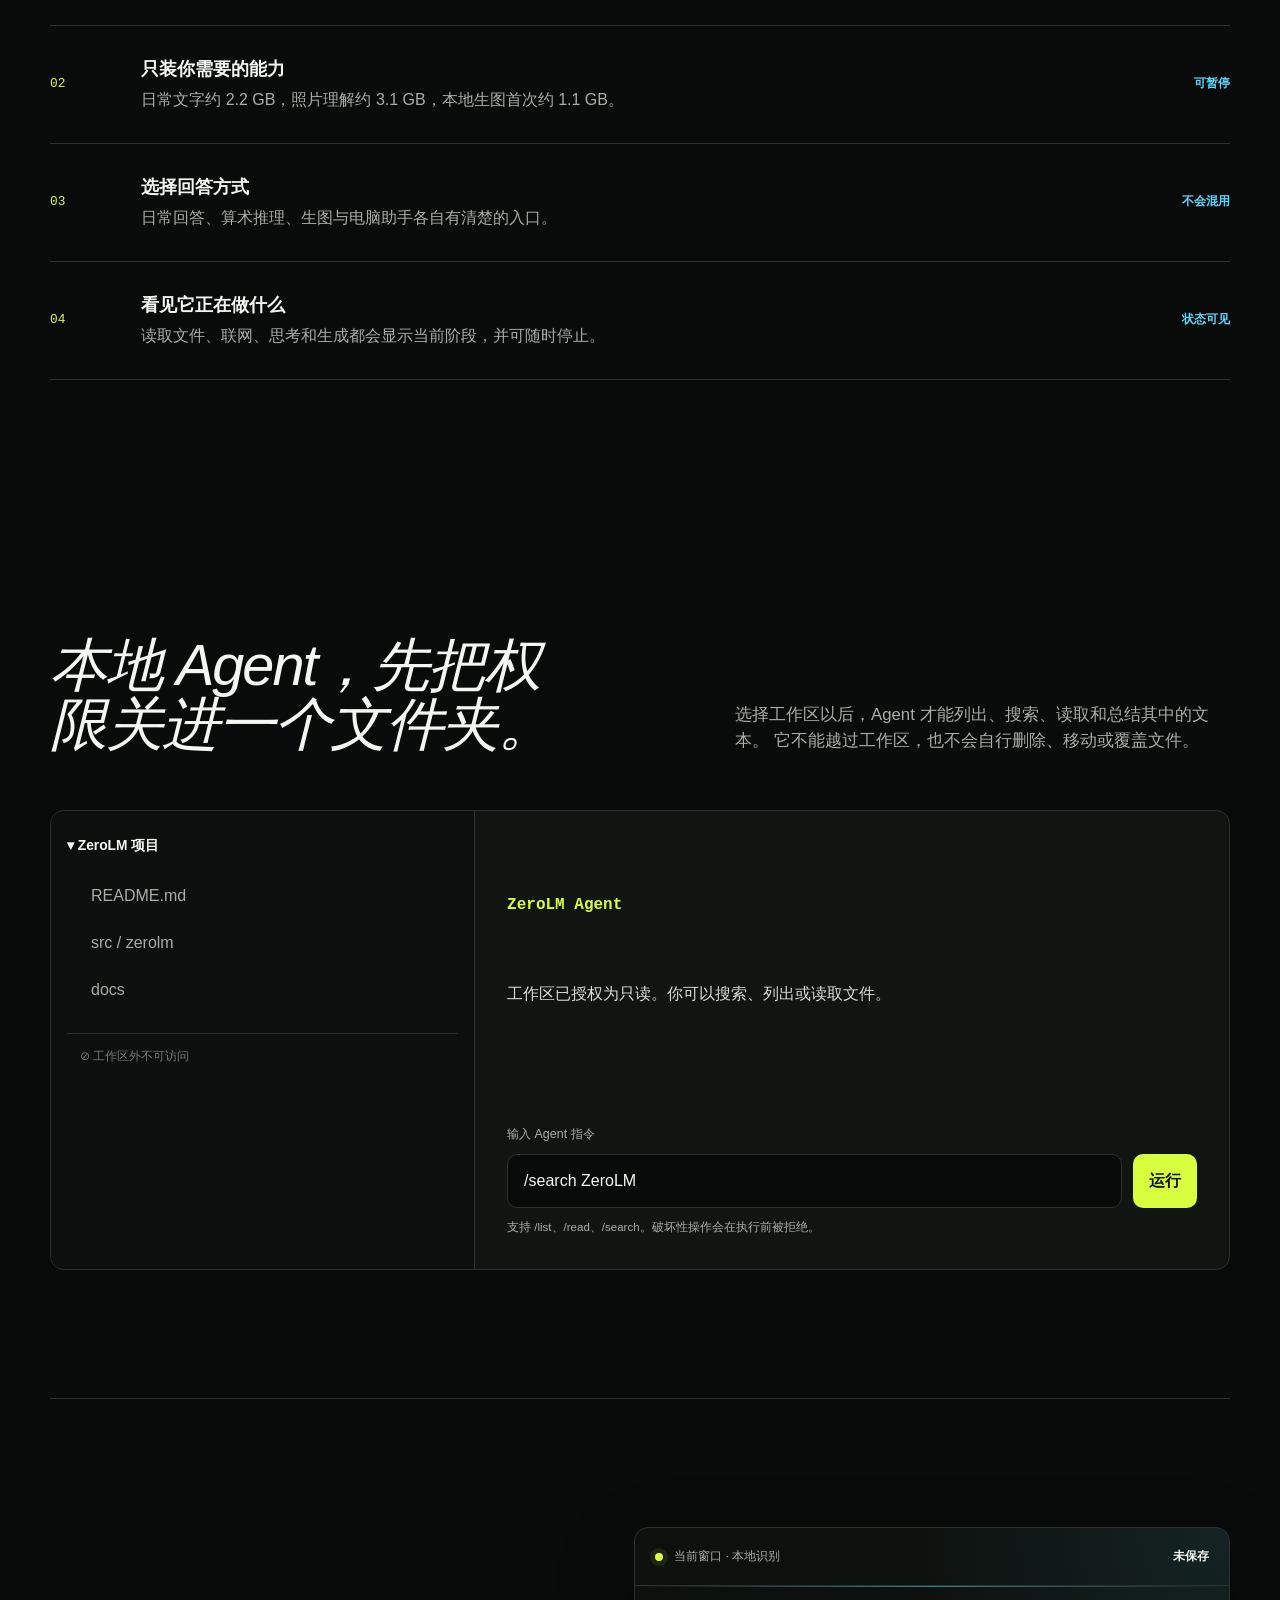
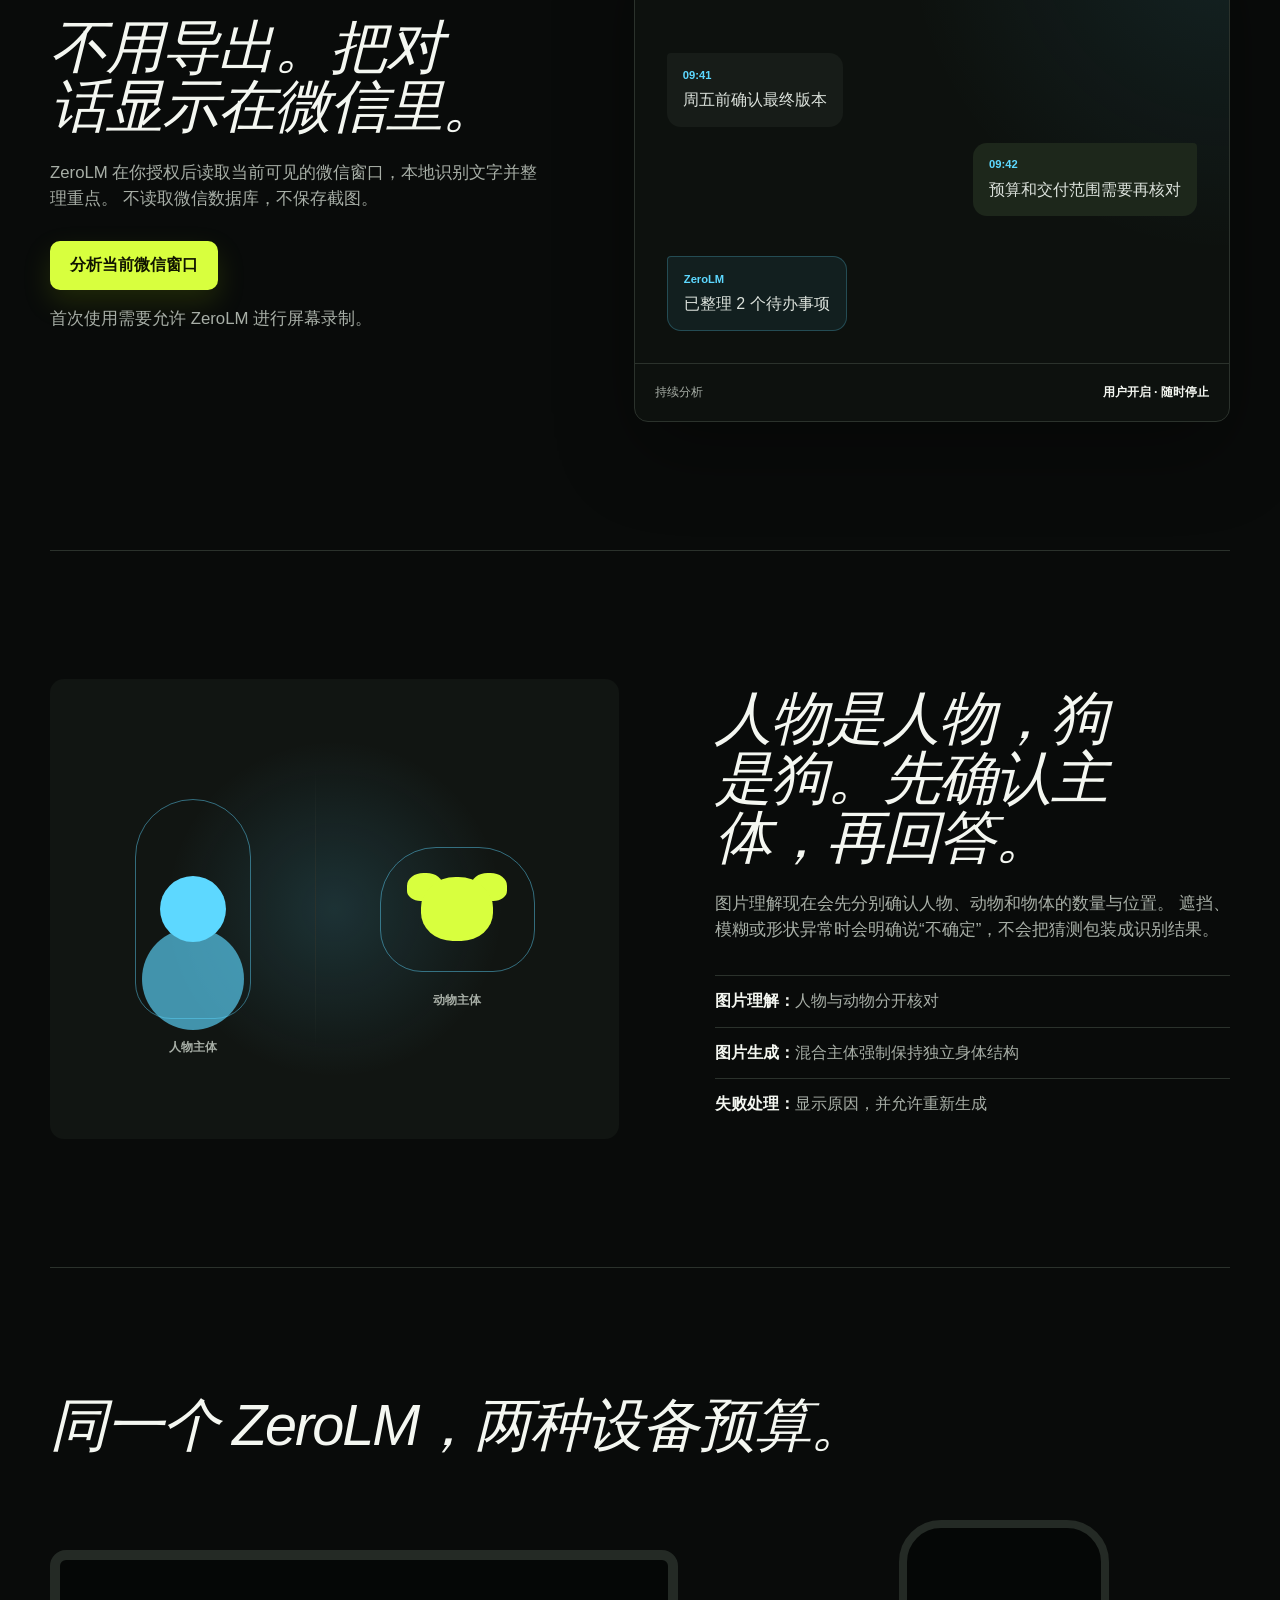
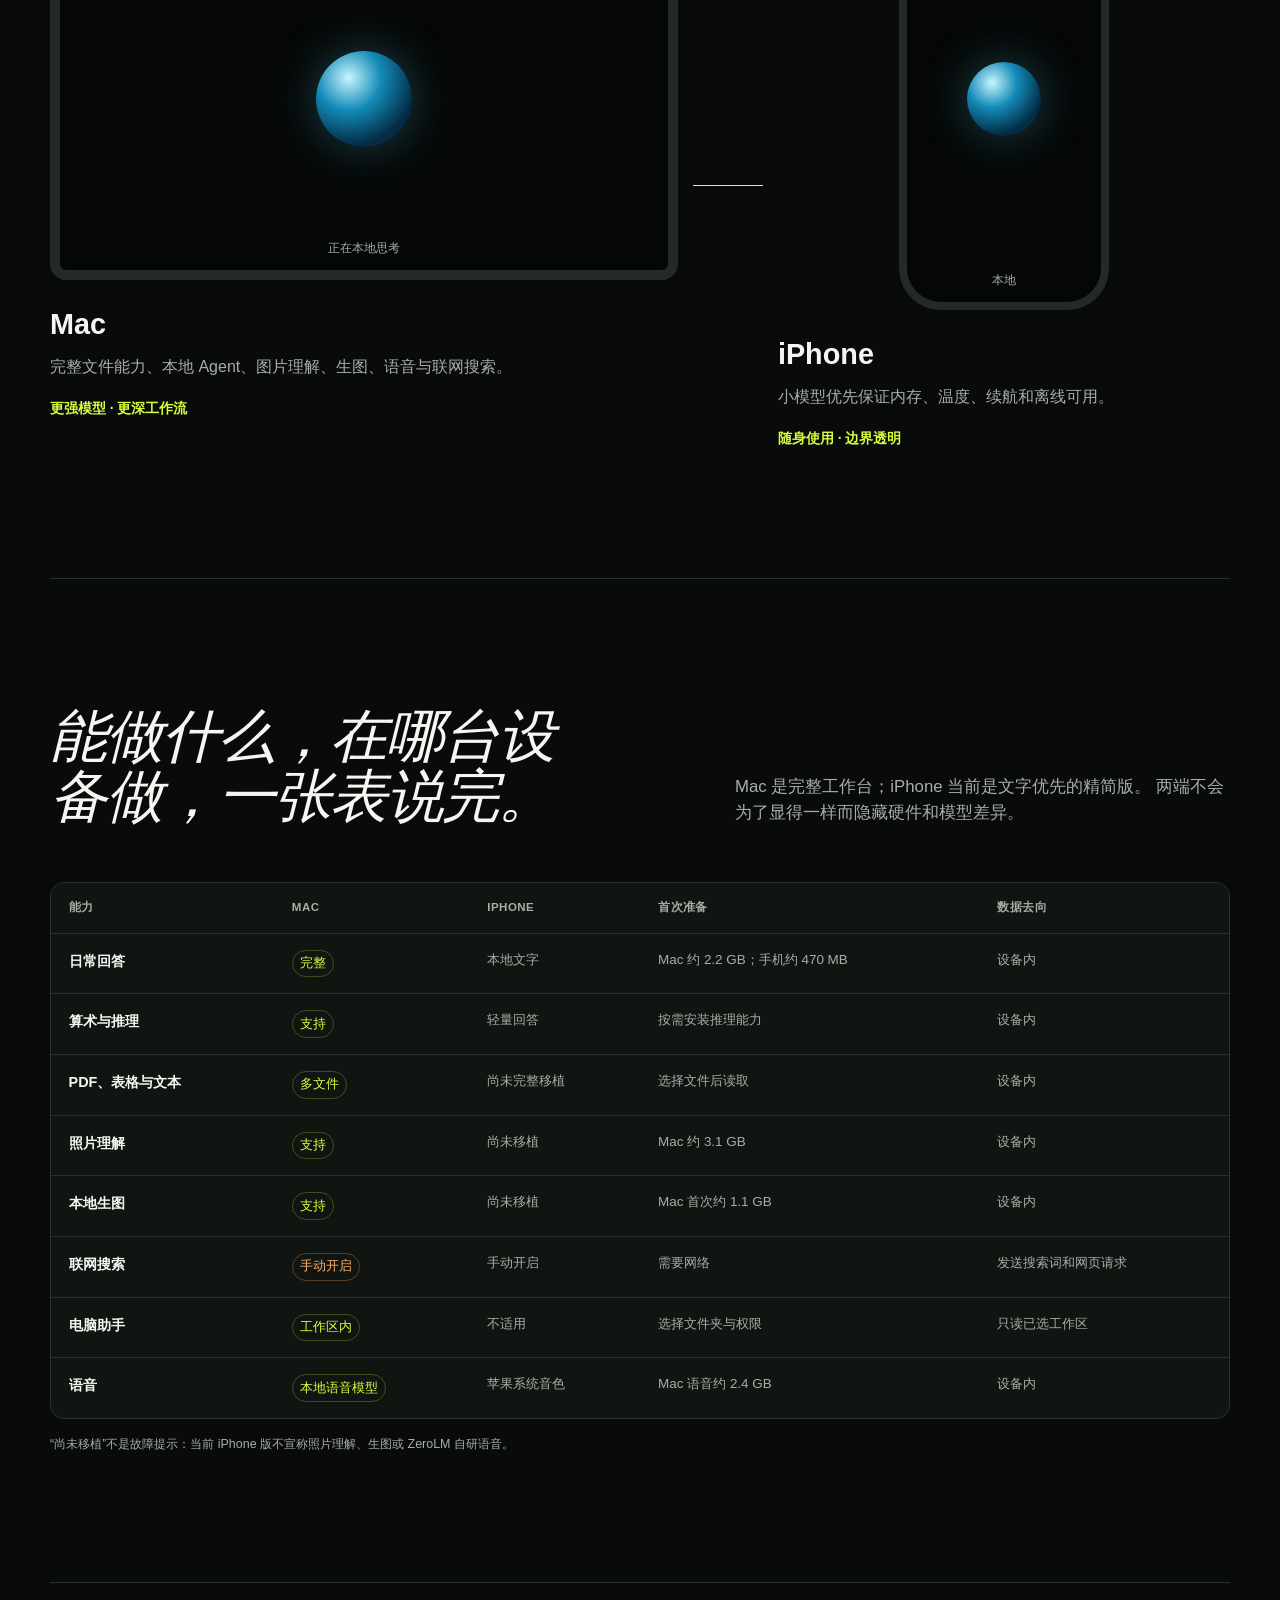
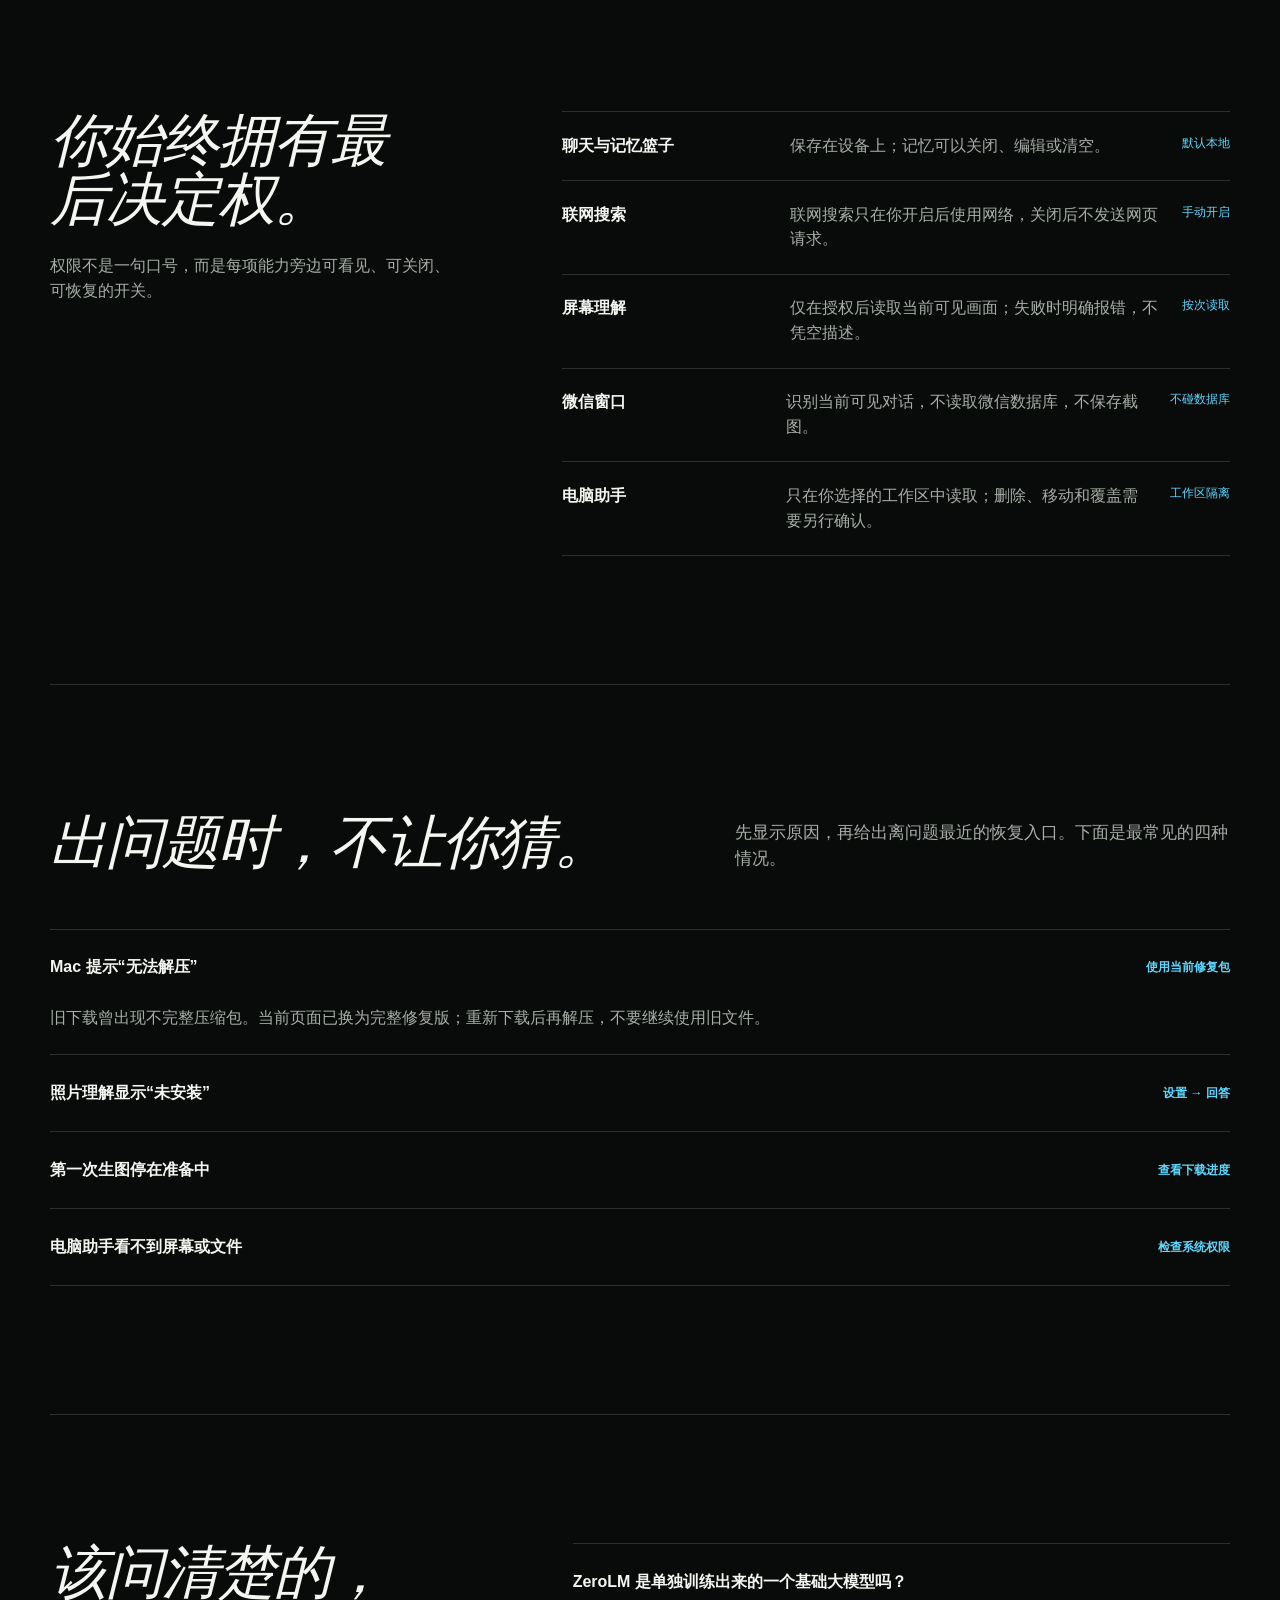
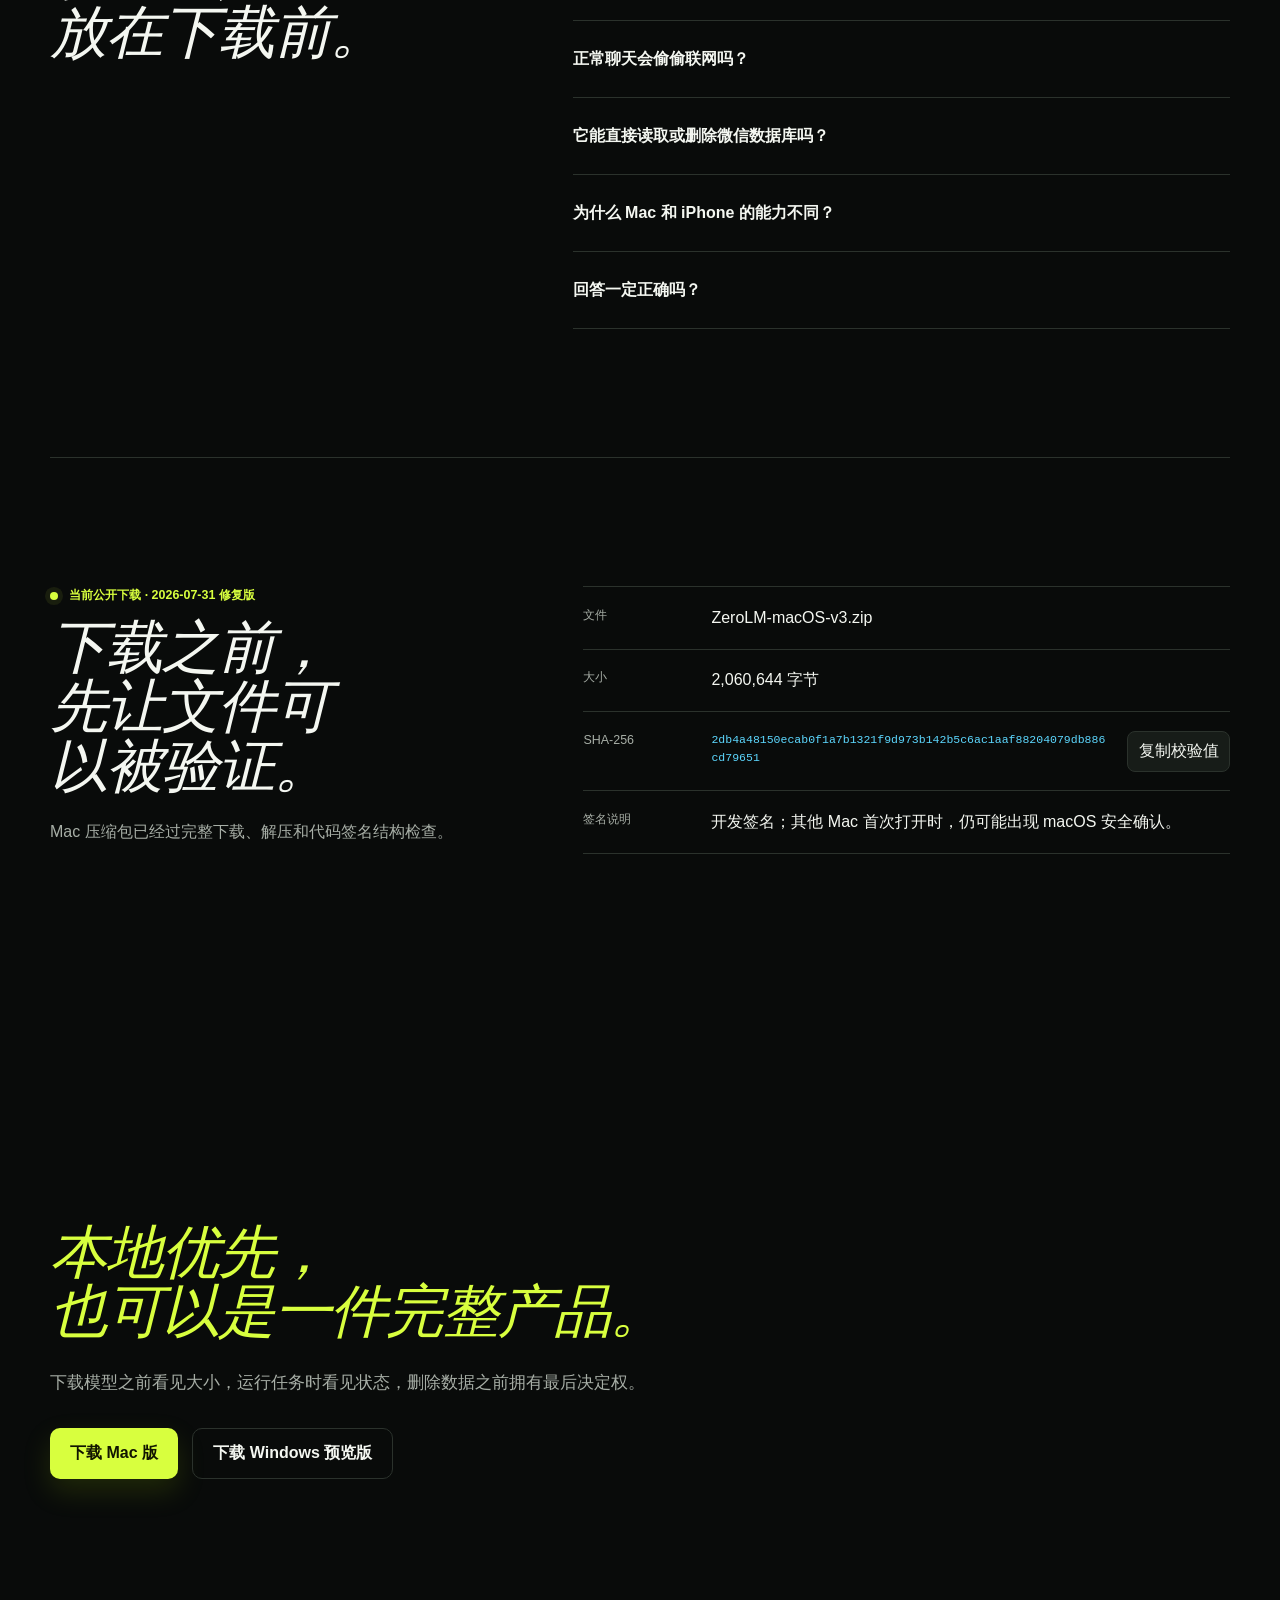
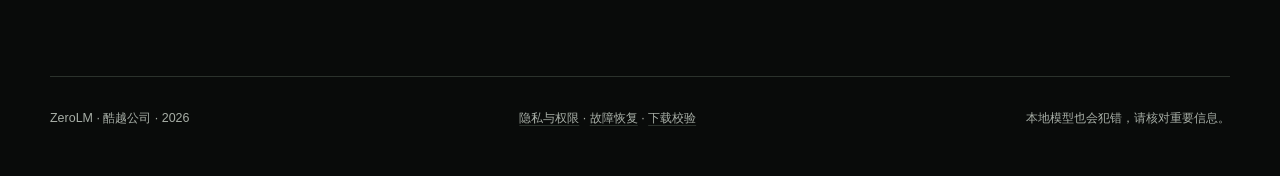
==== commit c55932f0: "Publish ZeroLM macOS v3 installer" ====
--- a/zerolm/index.html
+++ b/zerolm/index.html
@@ -37,7 +37,7 @@
     </nav>
     <a
       class="header-action"
-      href="downloads/ZeroLM-macOS-v2.zip"
+      href="downloads/ZeroLM-macOS-v3.zip"
       download
     >下载 Mac 版</a>
   </header>
@@ -53,7 +53,7 @@
         <div class="hero-actions">
           <a
             class="primary-action"
-            href="downloads/ZeroLM-macOS-v2.zip"
+            href="downloads/ZeroLM-macOS-v3.zip"
             download
           >下载 Mac 版</a>
           <a
@@ -342,11 +342,11 @@
         <p>Mac 压缩包已经过完整下载、解压和代码签名结构检查。</p>
       </div>
       <dl class="release-facts">
-        <div><dt>文件</dt><dd>ZeroLM-macOS-v2.zip</dd></div>
-        <div><dt>大小</dt><dd>1,894,650 字节</dd></div>
+        <div><dt>文件</dt><dd>ZeroLM-macOS-v3.zip</dd></div>
+        <div><dt>大小</dt><dd>2,060,644 字节</dd></div>
         <div class="checksum-row">
           <dt>SHA-256</dt>
-          <dd><code id="release-checksum">b0aeb7905143cbd6df54f66ac0116f3d643c8920355a1bf550959d7df9bdbd01</code></dd>
+          <dd><code id="release-checksum">2db4a48150ecab0f1a7b1321f9d973b142b5c6ac1aaf88204079db886cd79651</code></dd>
           <button type="button" id="copy-checksum">复制校验值</button>
         </div>
         <div><dt>签名说明</dt><dd>开发签名；其他 Mac 首次打开时，仍可能出现 macOS 安全确认。</dd></div>
@@ -360,7 +360,7 @@
       <div class="download-actions">
         <a
           class="primary-action"
-          href="downloads/ZeroLM-macOS-v2.zip"
+          href="downloads/ZeroLM-macOS-v3.zip"
           download
         >下载 Mac 版</a>
         <a
--- a/zerolm/styles.css
+++ b/zerolm/styles.css
@@ -152,8 +152,8 @@
   min-height: 720px;
   margin: 0 auto;
   display: grid;
-  grid-template-columns: minmax(0, 0.92fr) minmax(440px, 1.08fr);
-  gap: clamp(3rem, 7vw, 7rem);
+  grid-template-columns: minmax(0, 0.96fr) minmax(440px, 1.04fr);
+  gap: clamp(2.5rem, 4vw, 4.5rem);
   align-items: center;
   padding: 5.5rem 0 6.5rem;
 }
@@ -170,7 +170,7 @@
   font-family: "Smiley Sans", "PingFang SC", sans-serif;
   font-style: oblique;
   font-weight: 400;
-  font-size: clamp(3rem, 6.1vw, 5.8rem);
+  font-size: clamp(3rem, 5.2vw, 4.9rem);
   line-height: 1;
   letter-spacing: -0.02em;
   text-wrap: balance;
@@ -404,13 +404,57 @@
 }
 
 .agent-section,
+.start-section,
 .wechat-section,
 .image-section,
 .devices-section,
+.capabilities-section,
+.privacy-section,
+.support-section,
+.faq-section,
+.release-section,
 .closing {
   width: var(--page);
   margin: 0 auto;
   padding: 8rem 0;
+}
+
+.start-track {
+  margin: 0;
+  padding: 0;
+  list-style: none;
+  border-top: 1px solid var(--line);
+}
+
+.start-track li {
+  display: grid;
+  grid-template-columns: 4.2rem minmax(0, 1fr) auto;
+  gap: 1.5rem;
+  align-items: center;
+  min-height: 118px;
+  border-bottom: 1px solid var(--line);
+}
+
+.step-number {
+  color: var(--signal);
+  font-family: ui-monospace, "SFMono-Regular", Menlo, monospace;
+  font-size: 0.8rem;
+}
+
+.start-track h3 {
+  margin: 0 0 0.25rem;
+  font-size: 1.15rem;
+}
+
+.start-track p {
+  margin: 0;
+  color: var(--muted);
+}
+
+.start-track strong {
+  color: var(--cyan);
+  font-size: 0.78rem;
+  white-space: nowrap;
 }
 
 .section-intro {
@@ -839,6 +883,243 @@
   background: var(--signal);
 }
 
+.capabilities-section,
+.privacy-section,
+.support-section,
+.faq-section,
+.release-section {
+  border-top: 1px solid var(--line);
+}
+
+.capability-table-wrap {
+  overflow-x: auto;
+  border: 1px solid var(--line);
+  border-radius: var(--radius);
+  background: var(--surface-raised);
+}
+
+.capability-table {
+  width: 100%;
+  min-width: 880px;
+  border-collapse: collapse;
+  text-align: left;
+}
+
+.capability-table th,
+.capability-table td {
+  padding: 1rem 1.1rem;
+  border-bottom: 1px solid var(--line);
+  vertical-align: top;
+}
+
+.capability-table thead th {
+  color: var(--muted);
+  font-size: 0.72rem;
+  letter-spacing: 0.04em;
+  text-transform: uppercase;
+}
+
+.capability-table tbody th {
+  color: var(--ink);
+  font-size: 0.9rem;
+}
+
+.capability-table td {
+  color: var(--muted);
+  font-size: 0.84rem;
+}
+
+.capability-table tbody tr:last-child th,
+.capability-table tbody tr:last-child td {
+  border-bottom: 0;
+}
+
+.available,
+.network {
+  display: inline-block;
+  padding: 0.15rem 0.45rem;
+  border: 1px solid rgba(216, 255, 62, 0.24);
+  border-radius: 999px;
+  color: var(--signal);
+  white-space: nowrap;
+}
+
+.network {
+  border-color: rgba(255, 175, 104, 0.28);
+  color: var(--warning);
+}
+
+.table-note {
+  margin: 1rem 0 0;
+  color: var(--muted);
+  font-size: 0.78rem;
+}
+
+.privacy-section {
+  display: grid;
+  grid-template-columns: 0.76fr 1.24fr;
+  gap: clamp(3rem, 8vw, 8rem);
+}
+
+.privacy-heading {
+  position: sticky;
+  top: 112px;
+  align-self: start;
+}
+
+.privacy-heading p {
+  max-width: 32rem;
+  margin: 1.5rem 0 0;
+  color: var(--muted);
+}
+
+.permission-ledger {
+  margin: 0;
+  border-top: 1px solid var(--line);
+}
+
+.permission-ledger > div {
+  display: grid;
+  grid-template-columns: 0.72fr 1.28fr auto;
+  gap: 1.2rem;
+  padding: 1.35rem 0;
+  border-bottom: 1px solid var(--line);
+}
+
+.permission-ledger dt {
+  font-weight: 760;
+}
+
+.permission-ledger dd {
+  margin: 0;
+  color: var(--muted);
+}
+
+.permission-ledger span {
+  align-self: start;
+  color: var(--cyan);
+  font-size: 0.74rem;
+  white-space: nowrap;
+}
+
+.recovery-list,
+.faq-list {
+  border-top: 1px solid var(--line);
+}
+
+.recovery-list details,
+.faq-list details {
+  border-bottom: 1px solid var(--line);
+}
+
+.recovery-list summary,
+.faq-list summary {
+  min-height: 76px;
+  display: grid;
+  align-items: center;
+  cursor: pointer;
+  font-weight: 720;
+}
+
+.recovery-list summary {
+  grid-template-columns: 1fr auto;
+  gap: 1rem;
+}
+
+.recovery-list summary strong {
+  color: var(--cyan);
+  font-size: 0.78rem;
+}
+
+.recovery-list details p,
+.faq-list details p {
+  max-width: 780px;
+  padding: 0 2.2rem 1.5rem 0;
+  margin: 0;
+  color: var(--muted);
+}
+
+.faq-section {
+  display: grid;
+  grid-template-columns: 0.78fr 1.22fr;
+  gap: clamp(3rem, 8vw, 8rem);
+}
+
+.faq-list summary {
+  grid-template-columns: 1fr;
+}
+
+.release-section {
+  display: grid;
+  grid-template-columns: 0.8fr 1.2fr;
+  column-gap: clamp(3rem, 8vw, 8rem);
+}
+
+.release-copy > p:not(.release-status) {
+  margin-top: 1.5rem;
+  color: var(--muted);
+}
+
+.release-status {
+  display: flex;
+  align-items: center;
+  gap: 0.7rem;
+  color: var(--signal);
+  font-size: 0.78rem;
+  font-weight: 720;
+}
+
+.release-facts {
+  margin: 0;
+  border-top: 1px solid var(--line);
+}
+
+.release-facts > div {
+  display: grid;
+  grid-template-columns: 7rem minmax(0, 1fr) auto;
+  gap: 1rem;
+  padding: 1.15rem 0;
+  border-bottom: 1px solid var(--line);
+}
+
+.release-facts dt {
+  color: var(--muted);
+  font-size: 0.78rem;
+}
+
+.release-facts dd {
+  margin: 0;
+}
+
+.release-facts code {
+  display: block;
+  overflow-wrap: anywhere;
+  color: var(--cyan);
+  font-size: 0.72rem;
+}
+
+.checksum-row button {
+  align-self: start;
+  border: 1px solid var(--line);
+  border-radius: 8px;
+  background: var(--surface-soft);
+  color: var(--ink);
+  padding: 0.45rem 0.65rem;
+  cursor: pointer;
+}
+
+.checksum-row button:hover {
+  border-color: var(--cyan);
+}
+
+.copy-status {
+  grid-column: 2;
+  min-height: 1.5rem;
+  margin: 0.8rem 0 0;
+  color: var(--signal);
+  font-size: 0.78rem;
+}
+
 .closing {
   min-height: 650px;
   display: grid;
@@ -867,6 +1148,11 @@
   font-size: 0.78rem;
 }
 
+footer a {
+  text-decoration-color: var(--line);
+  text-underline-offset: 3px;
+}
+
 @keyframes core-breathe {
   from { transform: scale(0.96); filter: saturate(0.9); }
   to { transform: scale(1.04); filter: saturate(1.15); }
@@ -891,9 +1177,20 @@
 
   .section-intro,
   .wechat-section,
-  .image-section {
+  .image-section,
+  .privacy-section,
+  .faq-section,
+  .release-section {
     grid-template-columns: 1fr;
     gap: 3rem;
+  }
+
+  .privacy-heading {
+    position: static;
+  }
+
+  .copy-status {
+    grid-column: 1;
   }
 
   .device-comparison {
@@ -949,11 +1246,26 @@
   }
 
   .agent-section,
+  .start-section,
   .wechat-section,
   .image-section,
   .devices-section,
+  .capabilities-section,
+  .privacy-section,
+  .support-section,
+  .faq-section,
+  .release-section,
   .closing {
     padding: 5rem 0;
+  }
+
+  .start-track li {
+    grid-template-columns: 2.2rem 1fr;
+    padding: 1.2rem 0;
+  }
+
+  .start-track strong {
+    grid-column: 2;
   }
 
   .agent-workbench {
@@ -986,6 +1298,27 @@
 
   .phone-frame {
     margin-left: 0;
+  }
+
+  .permission-ledger > div {
+    grid-template-columns: 1fr;
+    gap: 0.45rem;
+  }
+
+  .recovery-list summary {
+    grid-template-columns: 1fr;
+    gap: 0.25rem;
+    padding: 1rem 0;
+  }
+
+  .release-facts > div {
+    grid-template-columns: 1fr;
+    gap: 0.45rem;
+  }
+
+  .checksum-row button {
+    justify-self: start;
+    margin-top: 0.35rem;
   }
 
   footer {
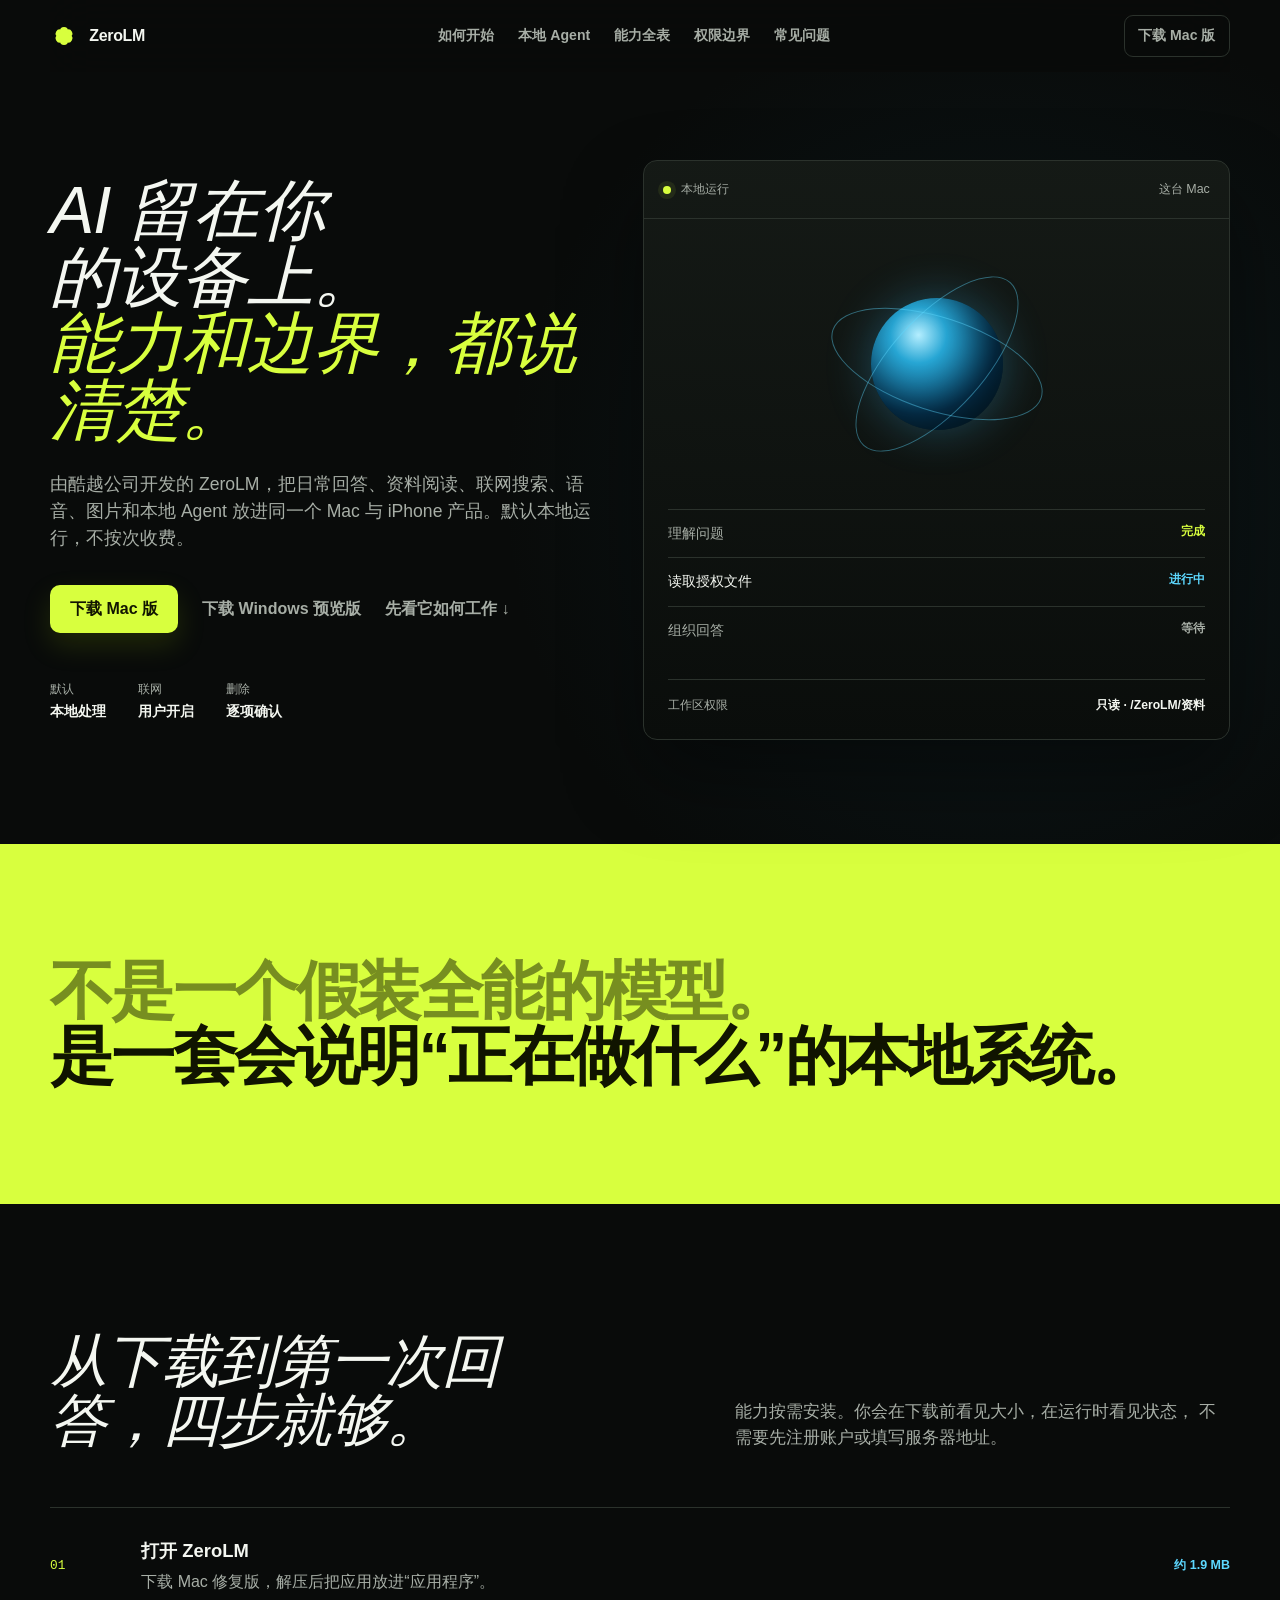
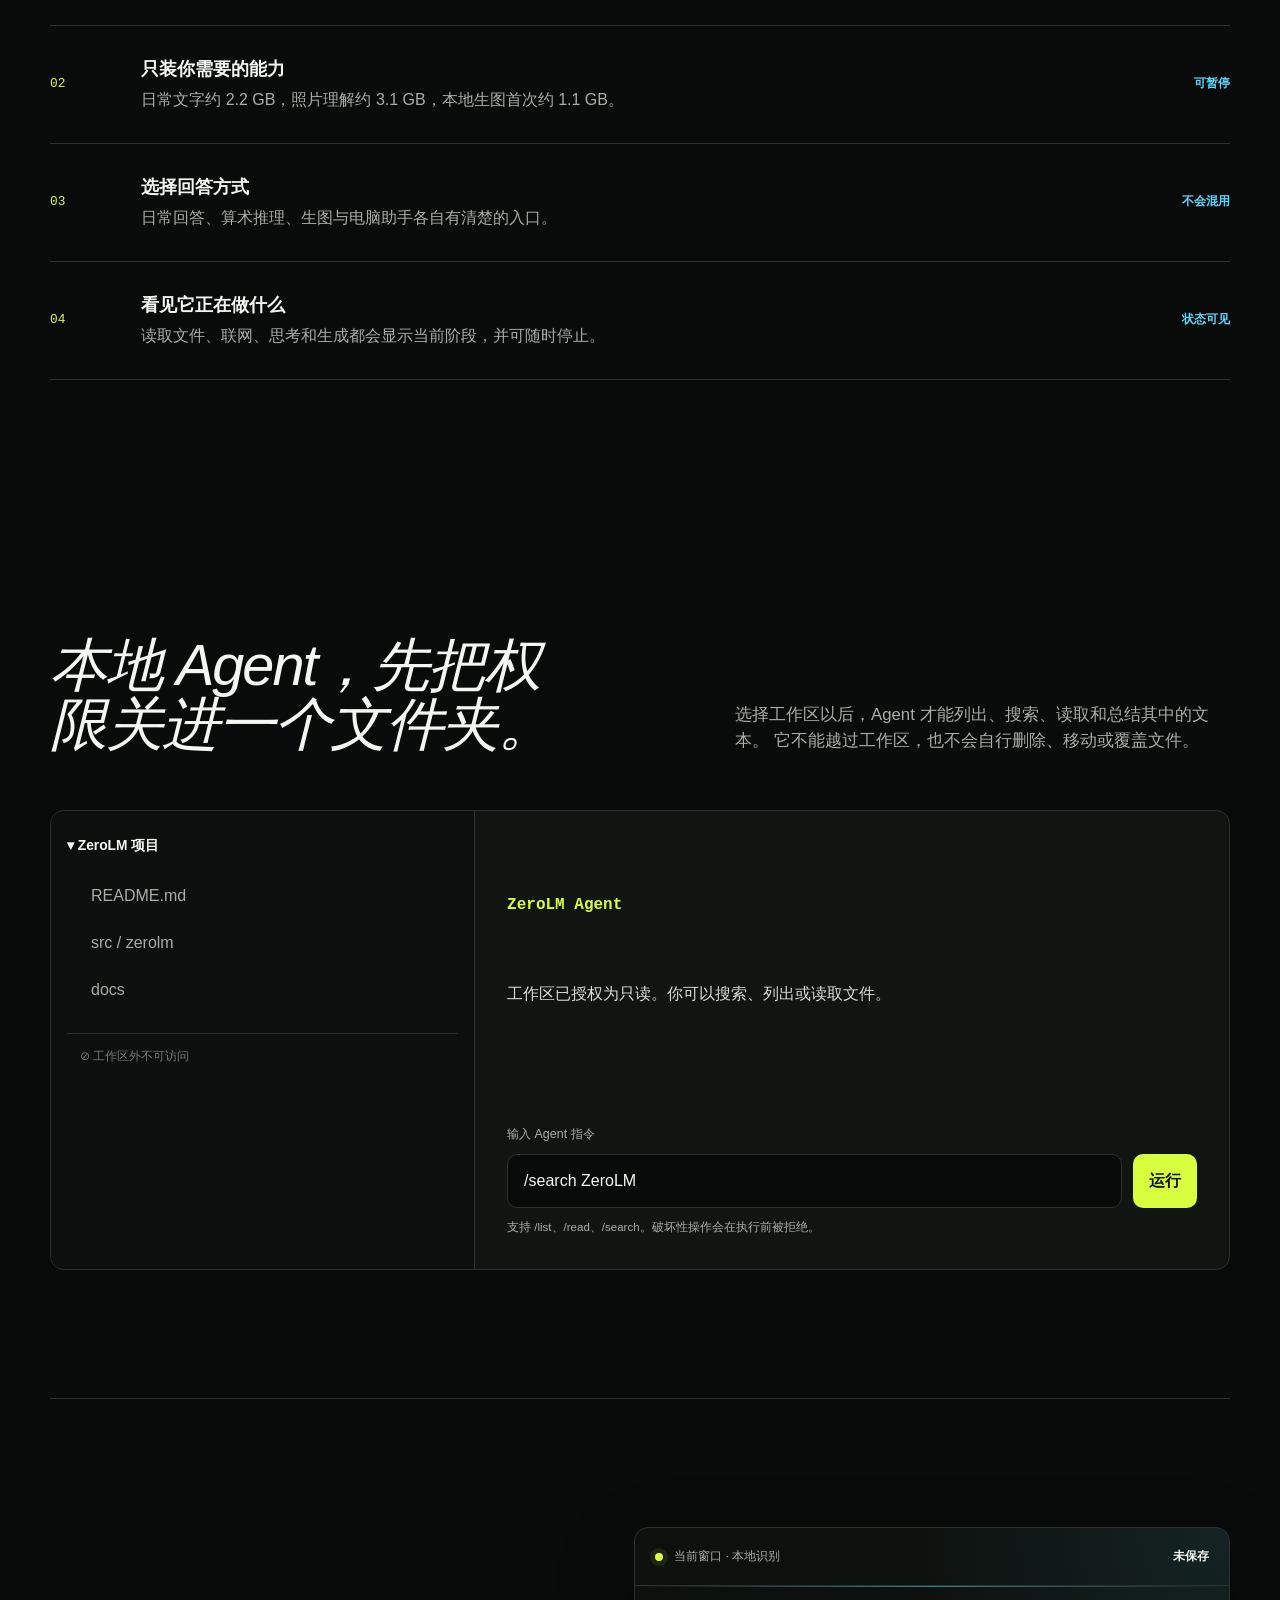
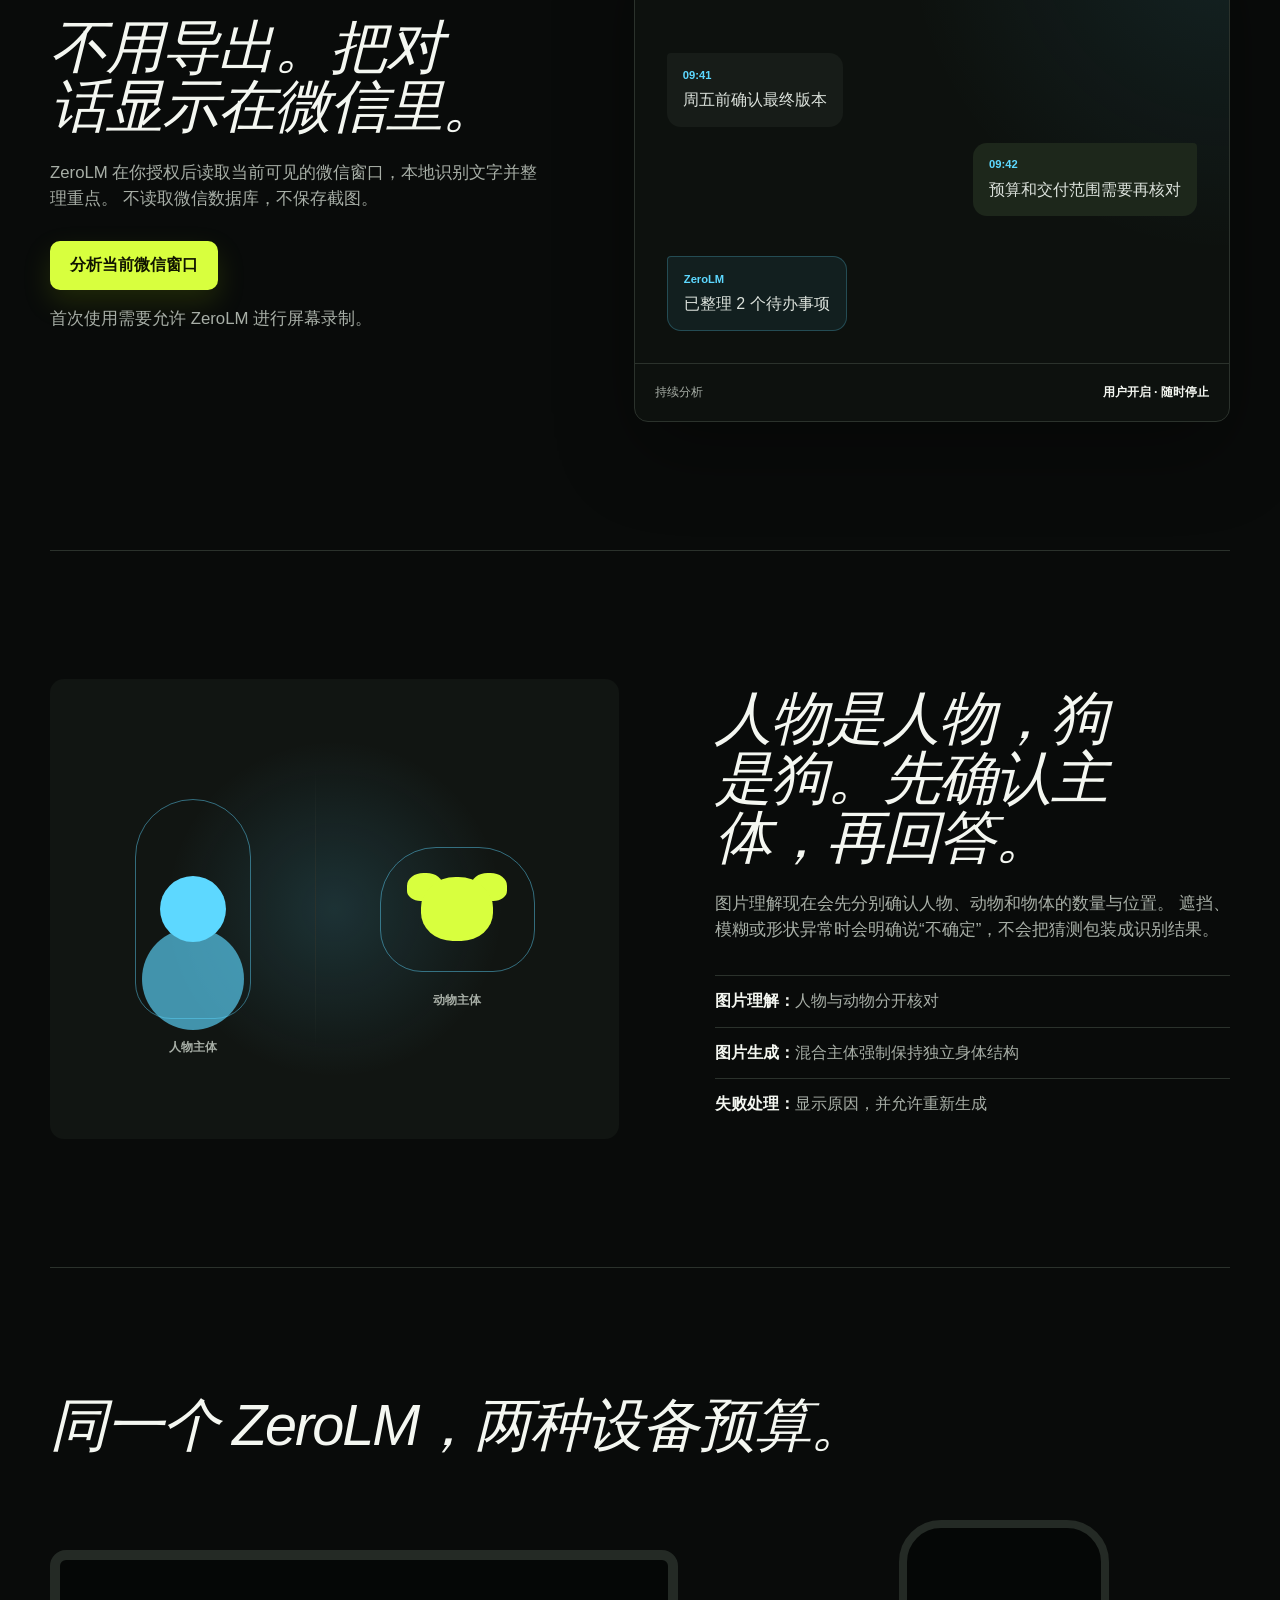
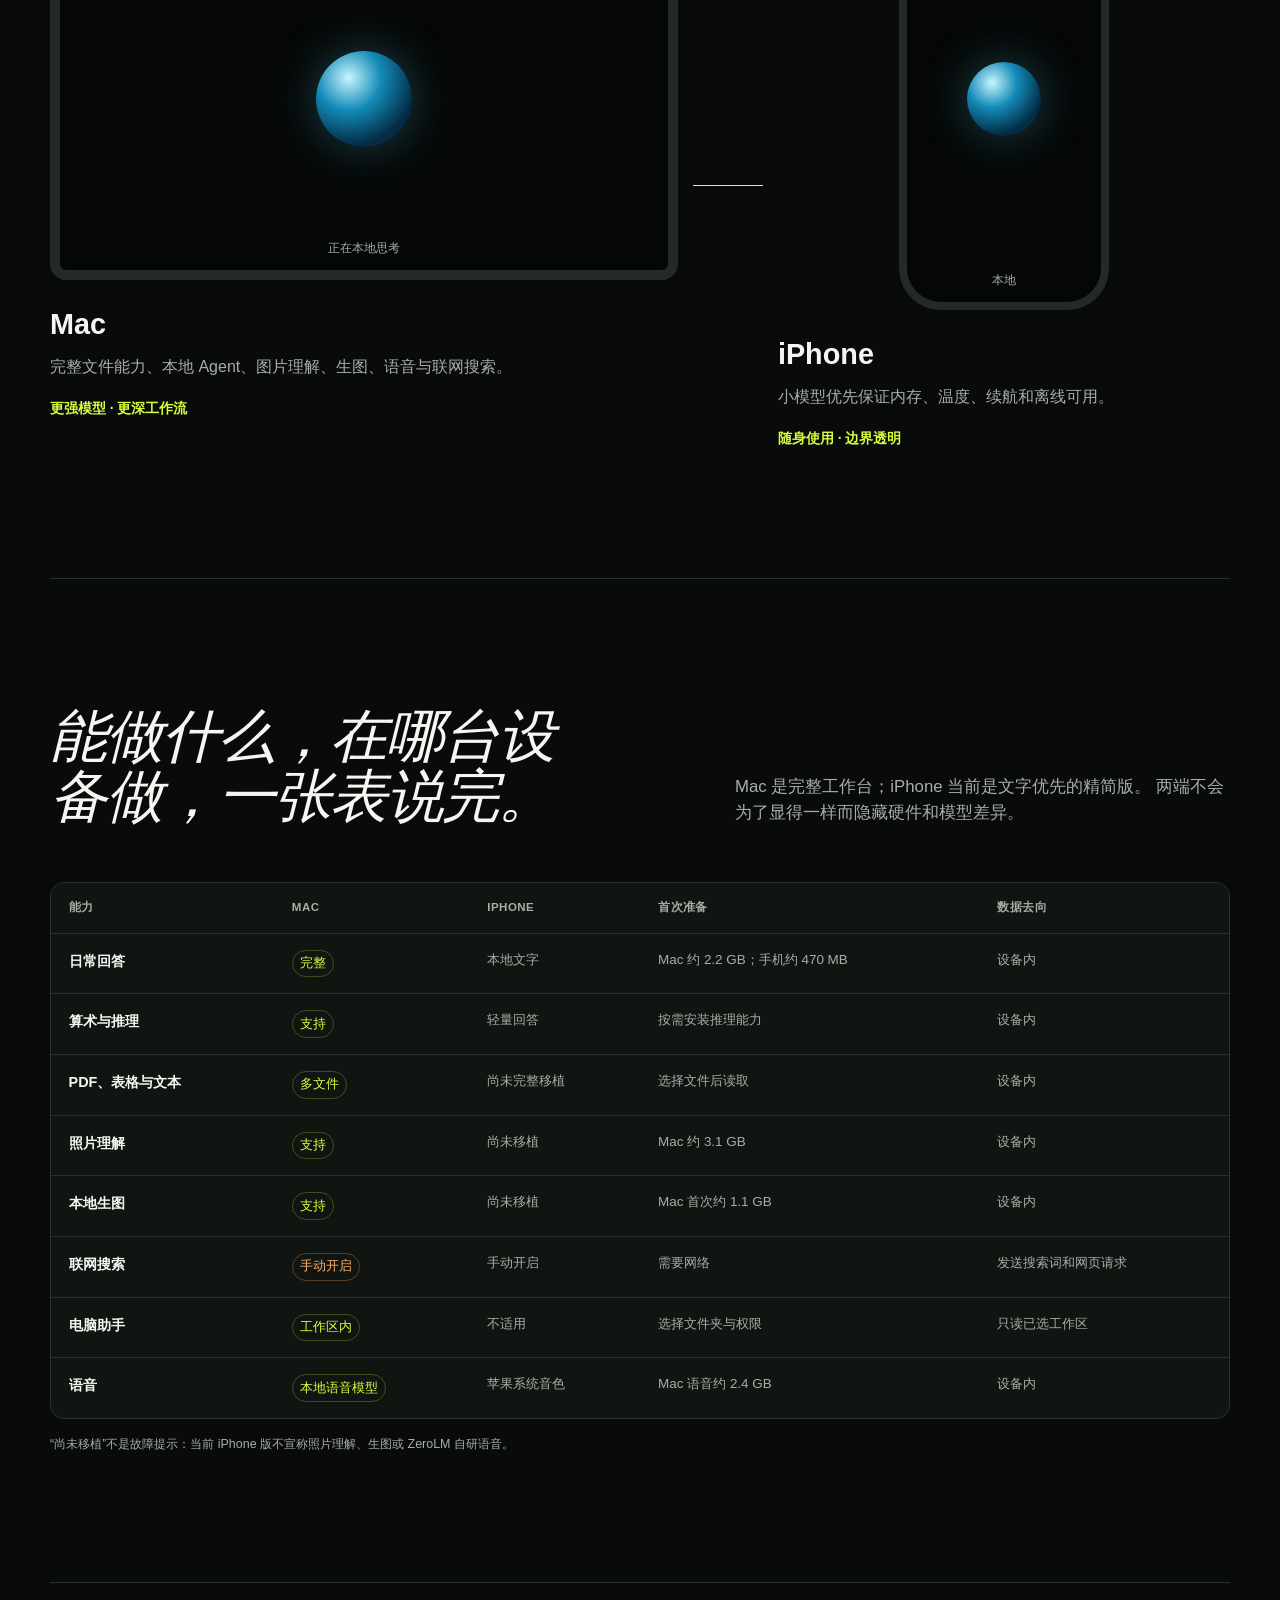
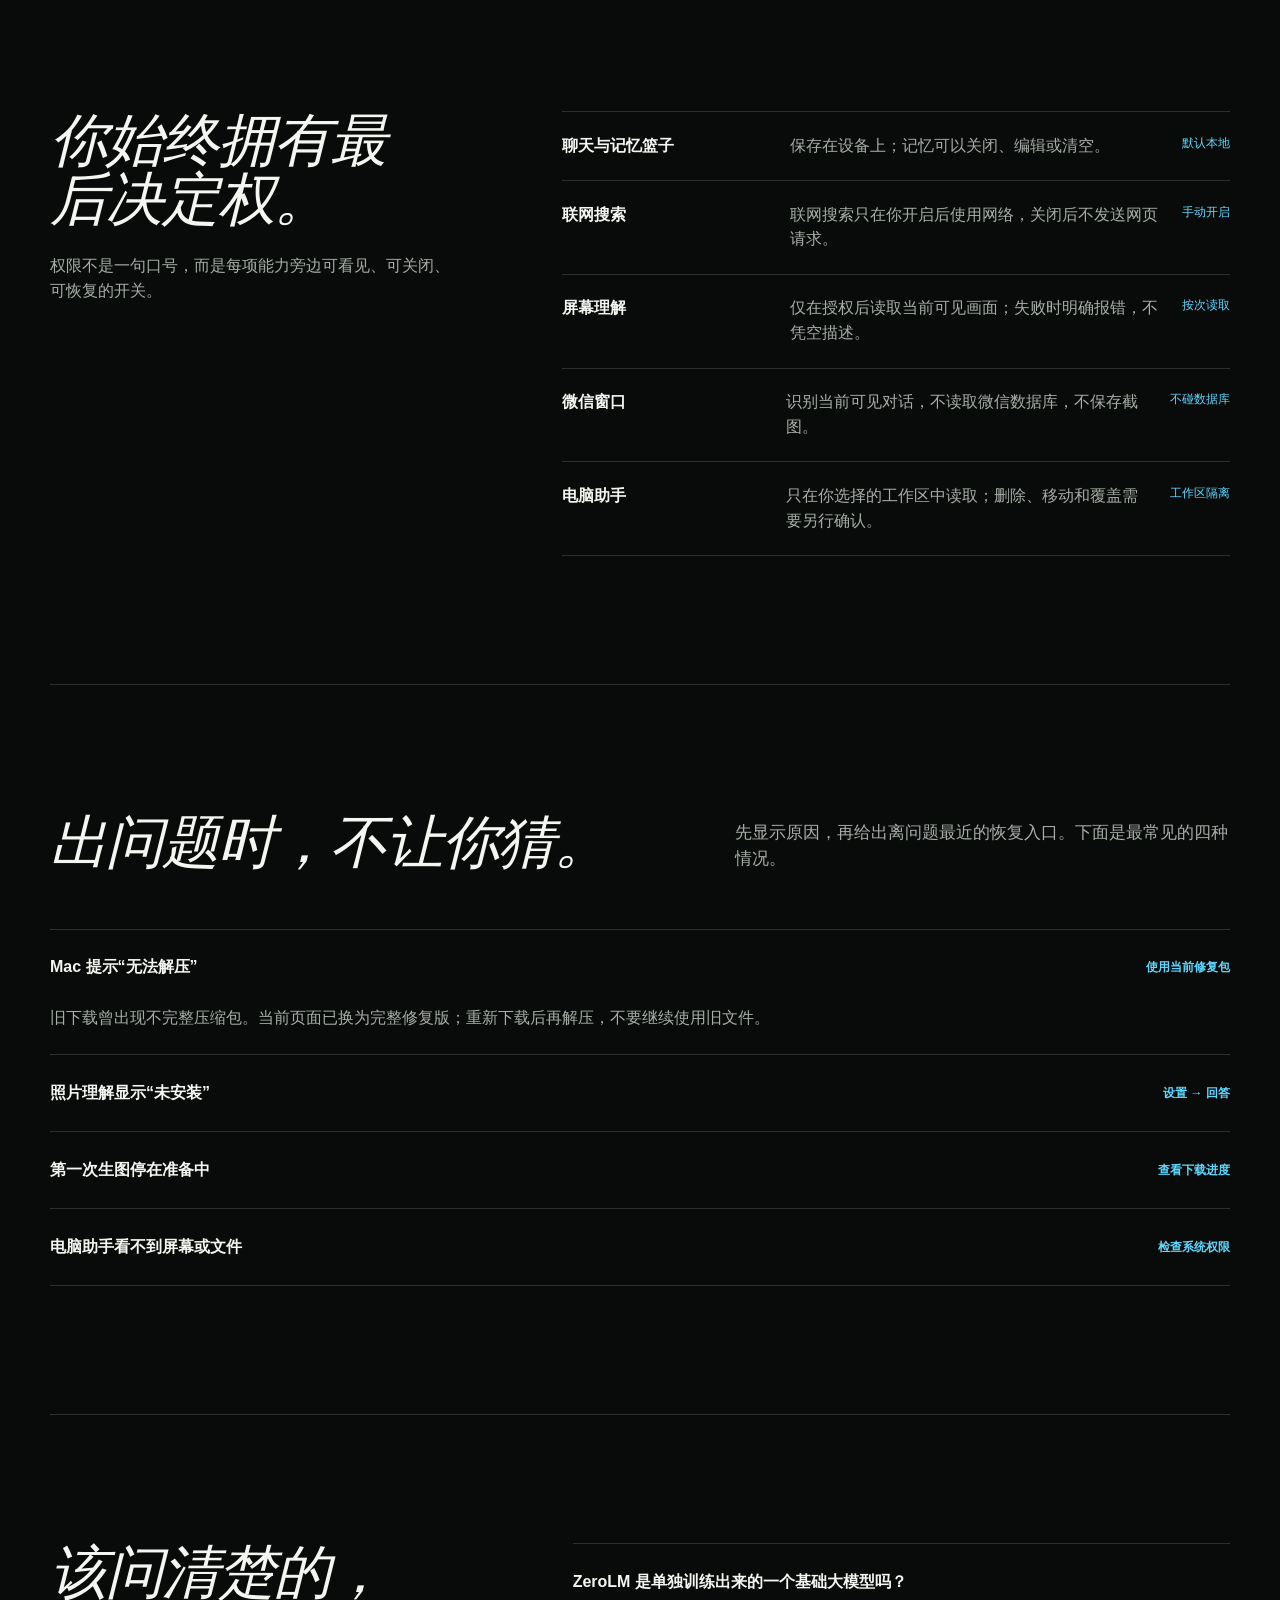
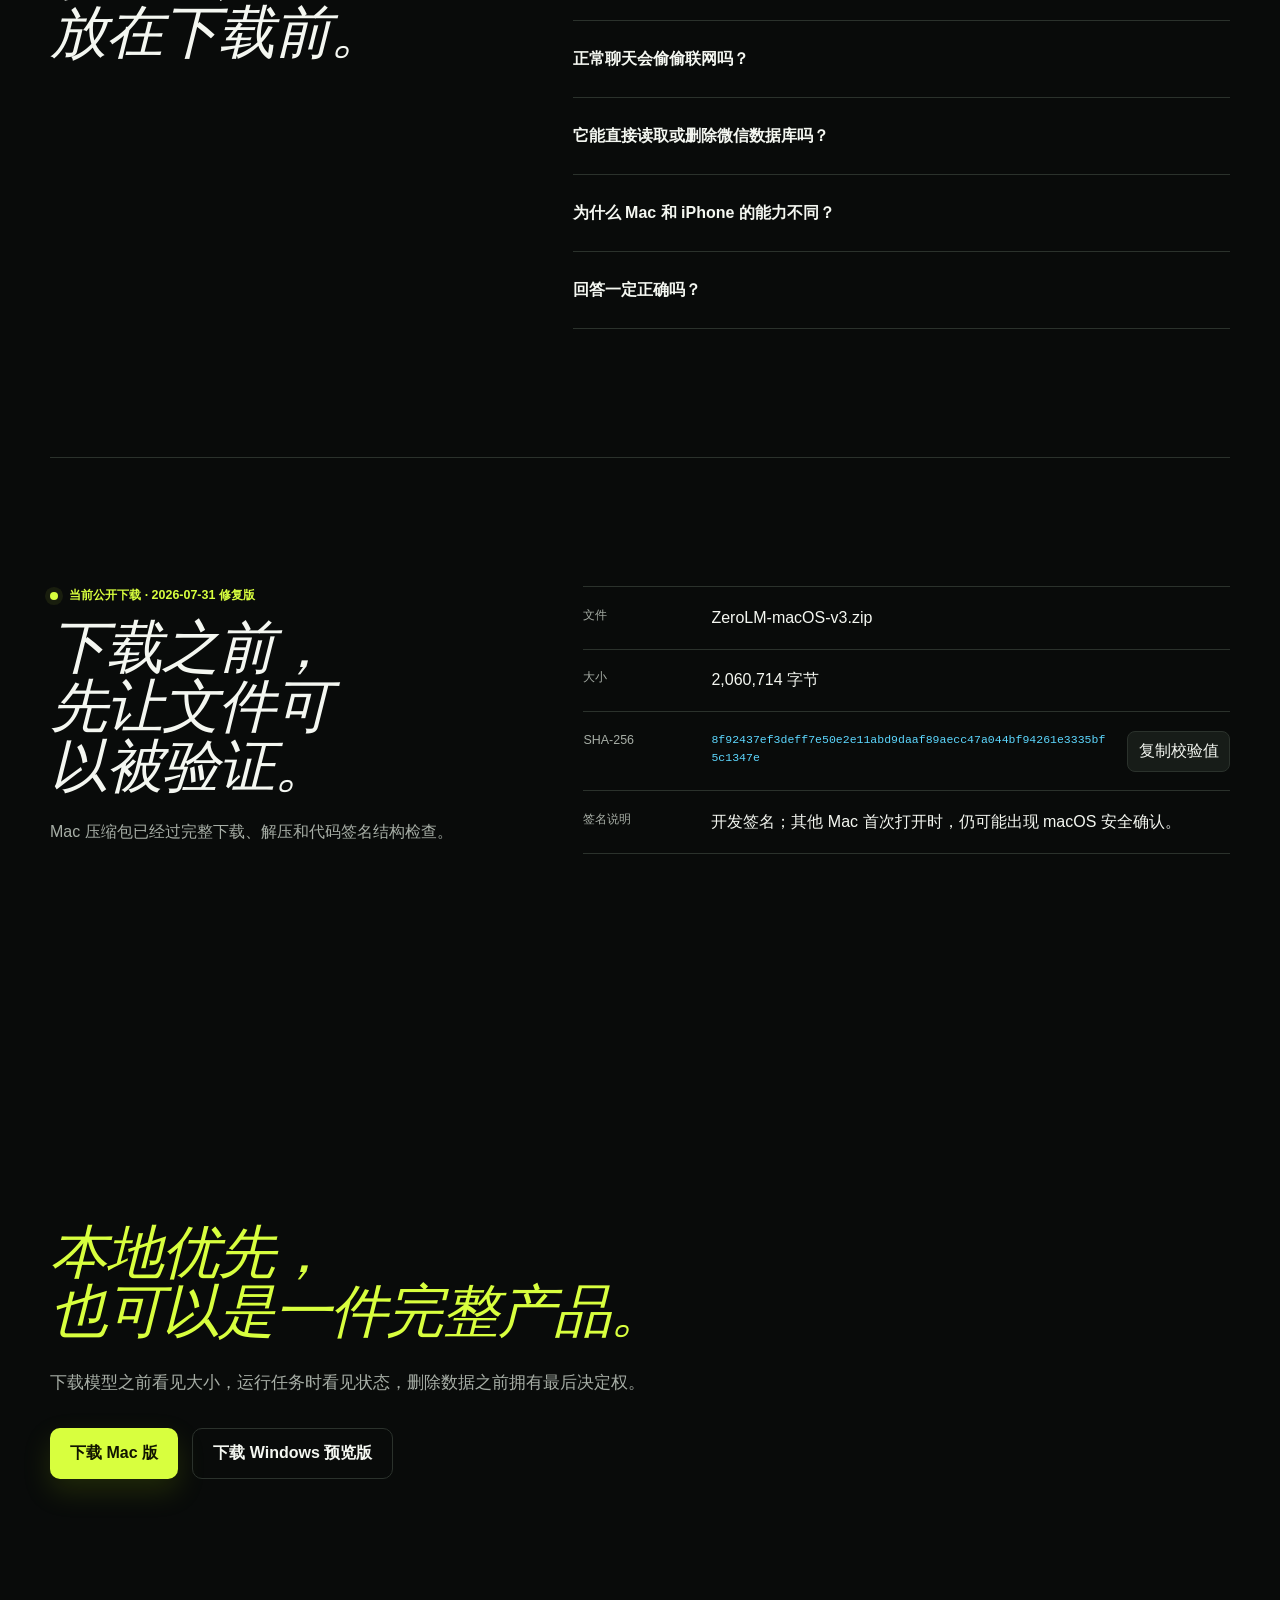
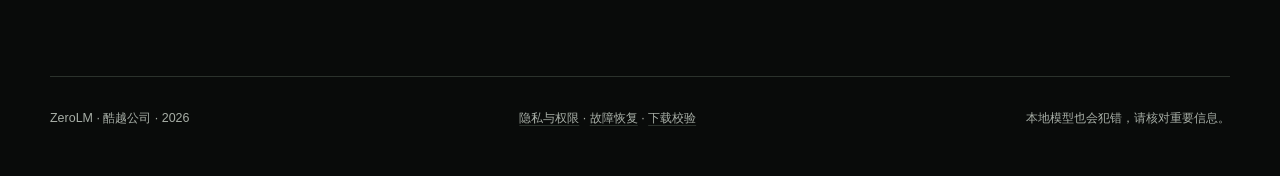
==== commit 96140a71: "Publish final ZeroLM computer assistant installer" ====
--- a/zerolm/index.html
+++ b/zerolm/index.html
@@ -37,7 +37,7 @@
     </nav>
     <a
       class="header-action"
-      href="downloads/ZeroLM-macOS-v3.zip"
+      href="downloads/ZeroLM-macOS-v3.zip?v=3.2"
       download
     >下载 Mac 版</a>
   </header>
@@ -53,7 +53,7 @@
         <div class="hero-actions">
           <a
             class="primary-action"
-            href="downloads/ZeroLM-macOS-v3.zip"
+            href="downloads/ZeroLM-macOS-v3.zip?v=3.2"
             download
           >下载 Mac 版</a>
           <a
@@ -343,10 +343,10 @@
       </div>
       <dl class="release-facts">
         <div><dt>文件</dt><dd>ZeroLM-macOS-v3.zip</dd></div>
-        <div><dt>大小</dt><dd>2,060,644 字节</dd></div>
+        <div><dt>大小</dt><dd>2,060,714 字节</dd></div>
         <div class="checksum-row">
           <dt>SHA-256</dt>
-          <dd><code id="release-checksum">2db4a48150ecab0f1a7b1321f9d973b142b5c6ac1aaf88204079db886cd79651</code></dd>
+          <dd><code id="release-checksum">8f92437ef3deff7e50e2e11abd9daaf89aecc47a044bf94261e3335bf5c1347e</code></dd>
           <button type="button" id="copy-checksum">复制校验值</button>
         </div>
         <div><dt>签名说明</dt><dd>开发签名；其他 Mac 首次打开时，仍可能出现 macOS 安全确认。</dd></div>
@@ -360,7 +360,7 @@
       <div class="download-actions">
         <a
           class="primary-action"
-          href="downloads/ZeroLM-macOS-v3.zip"
+          href="downloads/ZeroLM-macOS-v3.zip?v=3.2"
           download
         >下载 Mac 版</a>
         <a
